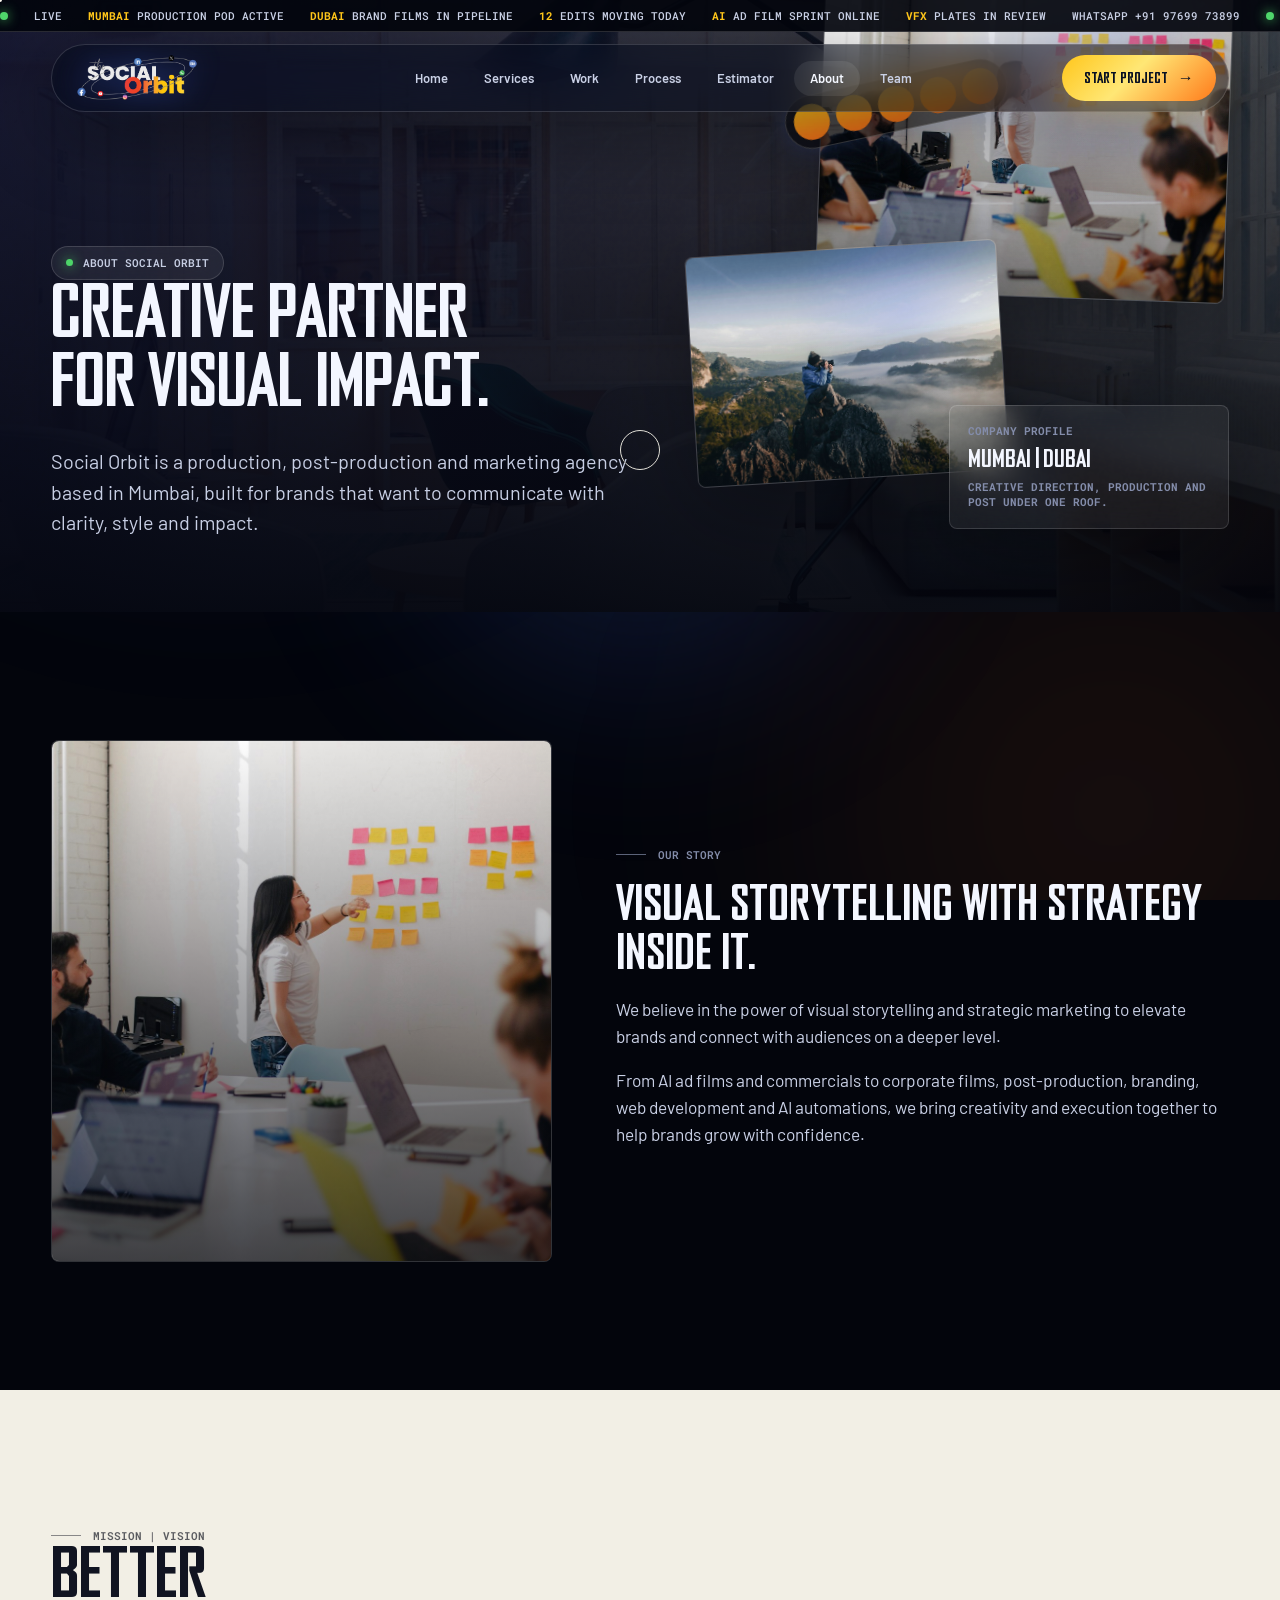
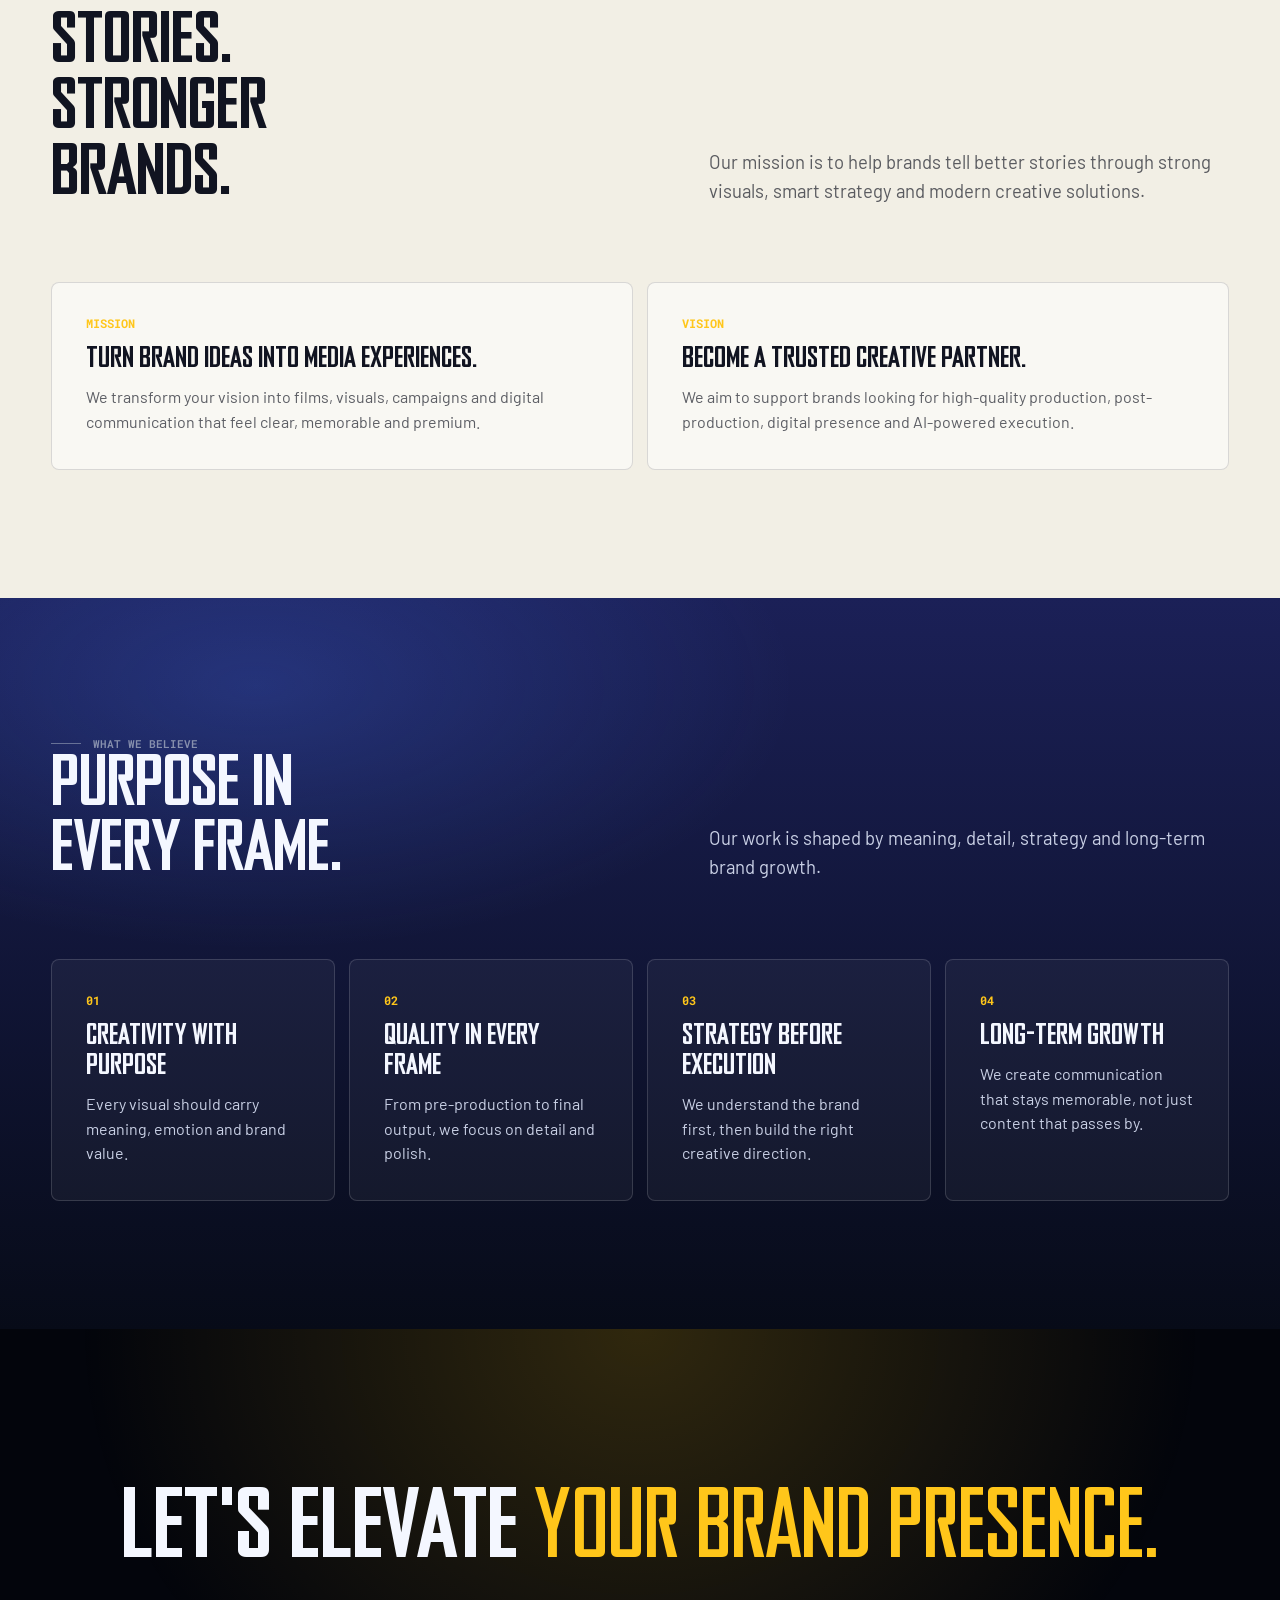
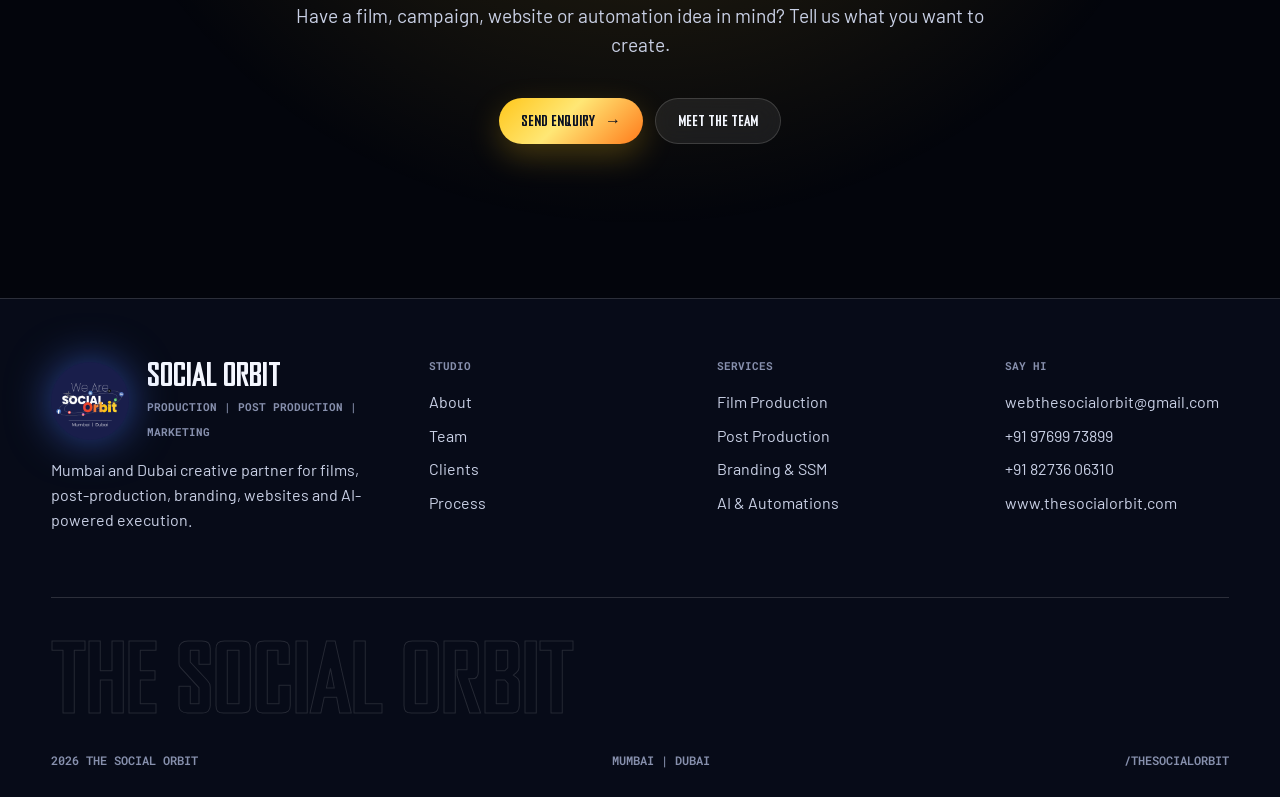
==== about.html @ b2952b34 "Update The Social Orbit website Updated website pages, design, media assets, fonts and footage." ====
<!DOCTYPE html>
<html lang="en">
<head>
  <meta charset="utf-8">
  <meta name="viewport" content="width=device-width, initial-scale=1">
  <title>About Social Orbit - Mumbai Production and Marketing Company</title>
  <meta name="description" content="About The Social Orbit, a Mumbai and Dubai creative production, post-production and marketing agency.">
  <link rel="icon" href="assets/images/social-orbit-mark.png">
  <link rel="stylesheet" href="assets/css/styles.css?v=agency-font-pack-3">
</head>
<body>
  <div data-chrome></div>
  <main>
    <section class="subhero" style="--hero-image:url('../images/workspace.jpg')">
      <span class="tag reveal"><i></i>About Social Orbit</span>
      <h1 class="reveal">Creative partner for visual impact.</h1>
      <p class="reveal">Social Orbit is a production, post-production and marketing agency based in Mumbai, built for brands that want to communicate with clarity, style and impact.</p>
      <div class="landing-visual reveal" aria-hidden="true">
        <div class="landing-visual__frame landing-visual__frame--main"><img src="assets/images/creative-team.jpg" alt=""></div>
        <div class="landing-visual__frame landing-visual__frame--secondary"><img src="assets/images/camera-studio.jpg" alt=""></div>
        <div class="landing-visual__info"><span>Company Profile</span><strong>Mumbai | Dubai</strong><small>Creative direction, production and post under one roof.</small></div>
        <div class="landing-visual__film"><i></i><i></i><i></i><i></i><i></i></div>
      </div>
    </section>

    <section class="section">
      <div class="wrap split">
        <div class="split__media reveal">
          <img src="assets/images/creative-team.jpg" alt="Creative production team planning a project">
        </div>
        <div class="split__copy reveal">
          <span class="eyebrow">Our story</span>
          <h3>Visual storytelling with strategy inside it.</h3>
          <p>We believe in the power of visual storytelling and strategic marketing to elevate brands and connect with audiences on a deeper level.</p>
          <p>From AI ad films and commercials to corporate films, post-production, branding, web development and AI automations, we bring creativity and execution together to help brands grow with confidence.</p>
        </div>
      </div>
    </section>

    <section class="section section--cream">
      <div class="wrap">
        <div class="section-head">
          <div>
            <span class="eyebrow">Mission | Vision</span>
            <h2>Better stories. Stronger brands.</h2>
          </div>
          <p>Our mission is to help brands tell better stories through strong visuals, smart strategy and modern creative solutions.</p>
        </div>
        <div class="grid grid--2">
          <article class="value reveal">
            <div class="kicker">Mission</div>
            <h3>Turn brand ideas into media experiences.</h3>
            <p>We transform your vision into films, visuals, campaigns and digital communication that feel clear, memorable and premium.</p>
          </article>
          <article class="value reveal">
            <div class="kicker">Vision</div>
            <h3>Become a trusted creative partner.</h3>
            <p>We aim to support brands looking for high-quality production, post-production, digital presence and AI-powered execution.</p>
          </article>
        </div>
      </div>
    </section>

    <section class="section section--blue">
      <div class="wrap">
        <div class="section-head">
          <div>
            <span class="eyebrow">What we believe</span>
            <h2>Purpose in every frame.</h2>
          </div>
          <p>Our work is shaped by meaning, detail, strategy and long-term brand growth.</p>
        </div>
        <div class="grid grid--4">
          <article class="value reveal"><div class="kicker">01</div><h3>Creativity with purpose</h3><p>Every visual should carry meaning, emotion and brand value.</p></article>
          <article class="value reveal"><div class="kicker">02</div><h3>Quality in every frame</h3><p>From pre-production to final output, we focus on detail and polish.</p></article>
          <article class="value reveal"><div class="kicker">03</div><h3>Strategy before execution</h3><p>We understand the brand first, then build the right creative direction.</p></article>
          <article class="value reveal"><div class="kicker">04</div><h3>Long-term growth</h3><p>We create communication that stays memorable, not just content that passes by.</p></article>
        </div>
      </div>
    </section>

    <section class="cta">
      <div class="wrap">
        <h2>Let's elevate <span class="ko amber">your brand presence.</span></h2>
        <p>Have a film, campaign, website or automation idea in mind? Tell us what you want to create.</p>
        <div class="cta-row">
          <a class="btn btn--primary" href="contact.html">Send Enquiry <span class="arrow">&rarr;</span></a>
          <a class="btn btn--ghost" href="team.html">Meet the Team</a>
        </div>
      </div>
    </section>
  </main>
  <div data-footer></div>
  <script src="assets/js/site.js"></script>
</body>
</html>
---- assets/css/styles.css ----
:root {
  --ink-000: #03050c;
  --ink-050: #070b18;
  --ink-100: #0c1224;
  --ink-200: #121a33;
  --navy: #1b2057;
  --navy-2: #111740;
  --blue-100: #d9ecff;
  --blue-200: #8ec7ff;
  --blue-400: #4b78ff;
  --blue-500: #2654f5;
  --blue-glow: rgba(75, 120, 255, .55);
  --amber: #ffc61a;
  --orange: #ff7a1a;
  --coral: #f23b2f;
  --green: #4fd66b;
  --paper: #f4f7ff;
  --paper-2: #c9d0e5;
  --paper-3: #8790ad;
  --cream: #f2efe5;
  --cream-ink: #111421;
  --glass-1: rgba(255, 255, 255, .045);
  --glass-2: rgba(255, 255, 255, .075);
  --glass-3: rgba(255, 255, 255, .12);
  --glass-edge: rgba(255, 255, 255, .15);
  --glass-rim: rgba(255, 255, 255, .26);
  --shadow: 0 24px 80px rgba(0, 0, 0, .45);
  --max: 1480px;
  --gutter: clamp(18px, 4vw, 64px);
  --ease-out: cubic-bezier(.16, 1, .3, 1);
  --display: "Agency Gothic CT", sans-serif;
  --kinetic: "Agency Gothic CT Condensed", sans-serif;
  --sans: "Barlow", sans-serif;
  --mono: "Roboto Mono", monospace;
}

@font-face {
  font-family: "Agency Gothic CT";
  font-style: normal;
  font-weight: 300;
  font-display: swap;
  src: url("../fonts/agency-gothic-ct-light.woff2") format("woff2");
}

@font-face {
  font-family: "Agency Gothic CT";
  font-style: normal;
  font-weight: 400;
  font-display: swap;
  src: url("../fonts/agency-gothic-ct-medium.woff2") format("woff2");
}

@font-face {
  font-family: "Agency Gothic CT";
  font-style: normal;
  font-weight: 500;
  font-display: swap;
  src: url("../fonts/agency-gothic-ct-medium.woff2") format("woff2");
}

@font-face {
  font-family: "Agency Gothic CT";
  font-style: normal;
  font-weight: 600;
  font-display: swap;
  src: url("../fonts/agency-gothic-ct-bold.woff2") format("woff2");
}

@font-face {
  font-family: "Agency Gothic CT";
  font-style: normal;
  font-weight: 700;
  font-display: swap;
  src: url("../fonts/agency-gothic-ct-bold.woff2") format("woff2");
}

@font-face {
  font-family: "Agency Gothic CT Condensed";
  font-style: normal;
  font-weight: 400;
  font-display: swap;
  src: url("../fonts/agency-gothic-ct-condensed.woff2") format("woff2");
}

@font-face {
  font-family: "Agency Gothic CT Condensed";
  font-style: normal;
  font-weight: 500;
  font-display: swap;
  src: url("../fonts/agency-gothic-ct-condensed.woff2") format("woff2");
}

@font-face {
  font-family: "Barlow";
  font-style: normal;
  font-weight: 400;
  font-display: swap;
  src: url("../fonts/barlow-400.woff2") format("woff2");
}

@font-face {
  font-family: "Barlow";
  font-style: normal;
  font-weight: 500;
  font-display: swap;
  src: url("../fonts/barlow-500.woff2") format("woff2");
}

@font-face {
  font-family: "Barlow";
  font-style: normal;
  font-weight: 600;
  font-display: swap;
  src: url("../fonts/barlow-600.woff2") format("woff2");
}

@font-face {
  font-family: "Barlow";
  font-style: normal;
  font-weight: 700;
  font-display: swap;
  src: url("../fonts/barlow-700.woff2") format("woff2");
}

@font-face {
  font-family: "Barlow";
  font-style: normal;
  font-weight: 800;
  font-display: swap;
  src: url("../fonts/barlow-800.woff2") format("woff2");
}

@font-face {
  font-family: "Barlow";
  font-style: normal;
  font-weight: 900;
  font-display: swap;
  src: url("../fonts/barlow-900.woff2") format("woff2");
}

@font-face {
  font-family: "Barlow Condensed";
  font-style: normal;
  font-weight: 400;
  font-display: swap;
  src: url("../fonts/barlow-condensed-400.woff2") format("woff2");
}

@font-face {
  font-family: "Barlow Condensed";
  font-style: normal;
  font-weight: 500;
  font-display: swap;
  src: url("../fonts/barlow-condensed-500.woff2") format("woff2");
}

@font-face {
  font-family: "Barlow Condensed";
  font-style: normal;
  font-weight: 600;
  font-display: swap;
  src: url("../fonts/barlow-condensed-600.woff2") format("woff2");
}

@font-face {
  font-family: "Barlow Condensed";
  font-style: normal;
  font-weight: 700;
  font-display: swap;
  src: url("../fonts/barlow-condensed-700.woff2") format("woff2");
}

@font-face {
  font-family: "Barlow Condensed";
  font-style: normal;
  font-weight: 800;
  font-display: swap;
  src: url("../fonts/barlow-condensed-800.woff2") format("woff2");
}

@font-face {
  font-family: "Barlow Condensed";
  font-style: normal;
  font-weight: 900;
  font-display: swap;
  src: url("../fonts/barlow-condensed-900.woff2") format("woff2");
}

@font-face {
  font-family: "Roboto Mono";
  font-style: normal;
  font-weight: 400;
  font-display: swap;
  src: url("../fonts/roboto-mono-400.woff2") format("woff2");
}

@font-face {
  font-family: "Roboto Mono";
  font-style: normal;
  font-weight: 500;
  font-display: swap;
  src: url("../fonts/roboto-mono-500.woff2") format("woff2");
}

@font-face {
  font-family: "Roboto Mono";
  font-style: normal;
  font-weight: 600;
  font-display: swap;
  src: url("../fonts/roboto-mono-600.woff2") format("woff2");
}

@font-face {
  font-family: "Roboto Mono";
  font-style: normal;
  font-weight: 700;
  font-display: swap;
  src: url("../fonts/roboto-mono-700.woff2") format("woff2");
}

* {
  box-sizing: border-box;
}

html {
  margin: 0;
  padding: 0;
  scroll-behavior: smooth;
  overflow-x: clip;
}

body {
  margin: 0;
  color: var(--paper);
  background: var(--ink-000);
  font-family: var(--sans);
  font-size: 16px;
  line-height: 1.55;
  text-rendering: optimizeLegibility;
  -webkit-font-smoothing: antialiased;
  cursor: none;
  overflow-x: clip;
}

body.menu-open,
body.drawer-open {
  overflow: hidden;
}

body::before {
  content: "";
  position: fixed;
  inset: 0;
  z-index: 60;
  pointer-events: none;
  opacity: .72;
  mix-blend-mode: overlay;
  background-image: url("data:image/svg+xml,%3Csvg viewBox='0 0 200 200' xmlns='http://www.w3.org/2000/svg'%3E%3Cfilter id='n'%3E%3CfeTurbulence type='fractalNoise' baseFrequency='.85' numOctaves='2' stitchTiles='stitch'/%3E%3CfeColorMatrix values='0 0 0 0 0 0 0 0 0 0 0 0 0 0 0 0 0 0 .07 0'/%3E%3C/filter%3E%3Crect width='100%25' height='100%25' filter='url(%23n)'/%3E%3C/svg%3E");
}

a {
  color: inherit;
  text-decoration: none;
}

button,
input,
textarea,
select {
  font: inherit;
}

button {
  color: inherit;
  border: 0;
  background: none;
  padding: 0;
  cursor: none;
}

img {
  display: block;
  max-width: 100%;
}

::selection {
  color: #071023;
  background: var(--amber);
}

.aurora,
.spot,
.progress,
.cursor-ring,
.cursor-dot {
  pointer-events: none;
}

.aurora {
  position: fixed;
  inset: 0;
  z-index: 0;
  overflow: hidden;
}

.aurora::before,
.aurora::after {
  content: "";
  position: absolute;
  width: 82vmax;
  aspect-ratio: 1;
  border-radius: 50%;
  filter: blur(120px);
  opacity: .55;
}

.aurora::before {
  top: -34vmax;
  left: -24vmax;
  background: radial-gradient(circle, rgba(75, 120, 255, .58), transparent 64%);
  animation: drift 38s linear infinite;
}

.aurora::after {
  right: -28vmax;
  bottom: -34vmax;
  background: radial-gradient(circle, rgba(255, 122, 26, .2), transparent 62%);
  animation: drift 50s linear infinite reverse;
}

.spot {
  position: fixed;
  inset: 0;
  z-index: 2;
  overflow: hidden;
}

.spot::before {
  content: "";
  position: absolute;
  width: 56vmax;
  aspect-ratio: 1;
  border-radius: 50%;
  background: radial-gradient(circle, rgba(75, 120, 255, .24), transparent 62%);
  filter: blur(80px);
  mix-blend-mode: screen;
  transform: translate(calc(var(--sx, 50vw) - 28vmax), calc(var(--sy, 50vh) - 28vmax));
  transition: transform .7s var(--ease-out);
}

.progress {
  position: fixed;
  left: 0;
  top: 0;
  z-index: 120;
  width: 100%;
  height: 2px;
  transform: scaleX(0);
  transform-origin: left center;
  background: linear-gradient(90deg, var(--blue-400), var(--amber), var(--coral));
  box-shadow: 0 0 18px var(--blue-glow);
}

.cursor-ring,
.cursor-dot {
  position: fixed;
  left: 0;
  top: 0;
  z-index: 130;
  border-radius: 50%;
  transform: translate(-50%, -50%);
  mix-blend-mode: difference;
}

.cursor-ring {
  width: 40px;
  height: 40px;
  border: 1.5px solid rgba(255, 255, 255, .95);
  transition: width .25s var(--ease-out), height .25s var(--ease-out), background .25s, border-color .25s;
}

.cursor-dot {
  width: 4px;
  height: 4px;
  background: #fff;
}

.cursor-ring.is-hover {
  width: 82px;
  height: 82px;
  border-color: rgba(255, 255, 255, .72);
  background: rgba(255, 255, 255, .09);
}

.live {
  position: fixed;
  top: 0;
  left: 0;
  right: 0;
  z-index: 90;
  height: 32px;
  overflow: hidden;
  border-bottom: 1px solid var(--glass-edge);
  background: rgba(3, 5, 12, .92);
  color: var(--paper-2);
  font: 500 11px/1 var(--mono);
  text-transform: uppercase;
  letter-spacing: 0;
}

.live__inner {
  display: inline-flex;
  align-items: center;
  gap: 26px;
  padding: 10px 0;
  white-space: nowrap;
  animation: ticker 34s linear infinite;
}

.live b {
  color: var(--amber);
}

.live .dot {
  width: 8px;
  height: 8px;
  border-radius: 50%;
  background: var(--green);
  box-shadow: 0 0 12px var(--green);
  animation: pulse 1.5s infinite;
}

.nav-wrap {
  position: fixed;
  top: 44px;
  left: 0;
  right: 0;
  z-index: 89;
  display: flex;
  justify-content: center;
  padding: 0 var(--gutter);
  pointer-events: none;
}

.nav {
  width: 100%;
  max-width: var(--max);
  min-height: 66px;
  display: flex;
  align-items: center;
  justify-content: space-between;
  gap: 12px;
  padding: 9px 12px 9px 20px;
  border: 1px solid var(--glass-edge);
  border-radius: 999px;
  background: rgba(7, 11, 24, .56);
  box-shadow: var(--shadow);
  backdrop-filter: blur(24px) saturate(160%);
  -webkit-backdrop-filter: blur(24px) saturate(160%);
  pointer-events: auto;
}

.nav__brand {
  display: inline-flex;
  align-items: center;
  flex: 0 0 auto;
  width: clamp(150px, 15vw, 232px);
  height: 48px;
  min-width: 0;
  padding-left: 4px;
}

.nav__logo {
  width: 100%;
  height: 100%;
  object-fit: contain;
  object-position: left center;
  filter: drop-shadow(0 0 14px rgba(75, 120, 255, .42));
}

.nav__mark {
  width: 44px;
  height: 44px;
  flex: 0 0 auto;
  filter: drop-shadow(0 0 16px var(--blue-glow));
}

.nav__mark img {
  width: 100%;
  height: 100%;
  object-fit: contain;
  animation: mark-float 12s ease-in-out infinite;
}

.nav__word {
  white-space: nowrap;
}

.nav__links {
  display: flex;
  align-items: center;
  justify-content: center;
  gap: 4px;
}

.nav__link {
  border-radius: 999px;
  padding: 11px 16px;
  color: var(--paper-2);
  font: 600 13px/1 var(--sans);
  transition: background .25s, color .25s, transform .25s var(--ease-out);
}

.nav__link:hover,
.nav__link.is-active {
  color: var(--paper);
  background: var(--glass-2);
}

.nav__cta,
.btn {
  position: relative;
  display: inline-flex;
  align-items: center;
  justify-content: center;
  gap: 10px;
  min-height: 46px;
  border-radius: 999px;
  padding: 14px 22px;
  overflow: hidden;
  font-family: var(--display);
  font-weight: 800;
  line-height: 1;
  text-transform: uppercase;
  transition: transform .28s var(--ease-out), box-shadow .28s, background .28s, border-color .28s, color .28s;
}

.nav__cta,
.btn--primary {
  color: #081022;
  background: linear-gradient(135deg, var(--amber), #ffe775 45%, var(--orange));
  box-shadow: 0 12px 32px rgba(255, 198, 26, .24);
}

.nav__cta:hover,
.btn--primary:hover {
  transform: translateY(-2px);
  box-shadow: 0 20px 52px rgba(255, 198, 26, .38);
}

.btn--blue {
  color: #fff;
  background: linear-gradient(180deg, var(--blue-400), var(--blue-500));
  box-shadow: 0 16px 42px var(--blue-glow);
}

.btn--blue:hover {
  transform: translateY(-2px);
  box-shadow: 0 24px 58px var(--blue-glow);
}

.btn--ghost {
  color: var(--paper);
  border: 1px solid var(--glass-edge);
  background: var(--glass-2);
  backdrop-filter: blur(12px);
}

.btn--ghost:hover {
  border-color: var(--glass-rim);
  background: var(--glass-3);
  transform: translateY(-2px);
}

.section--cream .btn--ghost {
  color: var(--cream-ink);
  border-color: rgba(17, 20, 33, .18);
  background: rgba(17, 20, 33, .055);
}

.arrow {
  display: inline-flex;
  transition: transform .28s var(--ease-out);
}

.btn:hover .arrow,
.nav__cta:hover .arrow {
  transform: translateX(4px);
}

.nav__burger {
  display: none;
  width: 46px;
  height: 46px;
  flex: 0 0 auto;
  align-items: center;
  justify-content: center;
  border-radius: 999px;
  border: 1px solid var(--glass-edge);
  background: var(--glass-2);
}

.nav__burger-lines {
  position: relative;
  display: block;
  width: 18px;
  height: 12px;
}

.nav__burger-lines span {
  position: absolute;
  left: 0;
  right: 0;
  height: 2px;
  border-radius: 999px;
  background: var(--paper);
}

.nav__burger-lines span:first-child {
  top: 0;
}

.nav__burger-lines span:last-child {
  bottom: 0;
}

.menu {
  position: fixed;
  top: 0;
  right: 0;
  bottom: 0;
  z-index: 110;
  width: min(440px, 92vw);
  display: flex;
  flex-direction: column;
  padding: 22px;
  overflow: hidden;
  border-left: 1px solid var(--glass-edge);
  background: linear-gradient(180deg, rgba(8, 11, 24, .98), rgba(3, 5, 12, .98));
  box-shadow: -28px 0 90px rgba(0, 0, 0, .64);
  transform: translateX(105%);
  visibility: hidden;
  transition: transform .55s var(--ease-out), visibility .55s;
}

.menu-open .menu {
  transform: translateX(0);
  visibility: visible;
}

.menu__ghost {
  position: absolute;
  right: -34%;
  top: 12%;
  width: 115%;
  opacity: .18;
  filter: blur(1px) drop-shadow(0 0 60px var(--blue-glow));
  animation: mark-float 13s ease-in-out infinite;
}

.menu__top,
.menu__foot {
  position: relative;
  z-index: 2;
}

.menu__top {
  display: flex;
  align-items: center;
  justify-content: space-between;
  padding-bottom: 18px;
  border-bottom: 1px solid var(--glass-edge);
}

.eyebrow {
  display: inline-flex;
  align-items: center;
  gap: 12px;
  color: var(--paper-3);
  font: 600 11px/1 var(--mono);
  text-transform: uppercase;
}

.eyebrow::before {
  content: "";
  width: 30px;
  height: 1px;
  background: currentColor;
  opacity: .7;
}

.menu__close {
  position: relative;
  width: 40px;
  height: 40px;
  border-radius: 999px;
  border: 1px solid var(--glass-edge);
  background: var(--glass-2);
  transition: transform .28s var(--ease-out), background .28s;
}

.menu__close:hover {
  transform: rotate(90deg);
  background: var(--glass-3);
}

.menu__close span {
  position: absolute;
  top: 50%;
  left: 50%;
  width: 15px;
  height: 2px;
  border-radius: 999px;
  background: var(--paper);
}

.menu__close span:first-child {
  transform: translate(-50%, -50%) rotate(45deg);
}

.menu__close span:last-child {
  transform: translate(-50%, -50%) rotate(-45deg);
}

.menu__nav {
  position: relative;
  z-index: 2;
  flex: 1;
  display: flex;
  flex-direction: column;
  padding: 16px 0;
  min-height: 0;
}

.menu__item {
  display: grid;
  grid-template-columns: auto 1fr auto;
  gap: 14px;
  align-items: baseline;
  padding: 18px 4px;
  border-bottom: 1px solid rgba(255, 255, 255, .08);
  opacity: .96;
}

.menu__n {
  color: var(--amber);
  font: 600 12px/1 var(--mono);
}

.menu__t {
  color: var(--paper);
  font-family: var(--display);
  font-size: clamp(28px, 8vw, 52px);
  font-weight: 800;
  line-height: .92;
  text-transform: uppercase;
}

.menu__c,
.menu__a {
  color: var(--paper-3);
  font-size: 13px;
}

.menu__foot {
  display: grid;
  gap: 10px;
  color: var(--paper-3);
  font: 500 12px/1.4 var(--mono);
  text-transform: uppercase;
}

.menu-scrim {
  position: fixed;
  inset: 0;
  z-index: 100;
  background: rgba(0, 0, 0, .5);
  opacity: 0;
  visibility: hidden;
  transition: opacity .4s, visibility .4s;
}

.menu-open .menu-scrim {
  opacity: 1;
  visibility: visible;
}

.wrap {
  position: relative;
  z-index: 3;
  width: 100%;
  max-width: var(--max);
  margin: 0 auto;
  padding: 0 var(--gutter);
}

.hero {
  position: relative;
  z-index: 3;
  min-height: 86svh;
  display: grid;
  align-content: end;
  padding: 160px var(--gutter) 54px;
  overflow: clip;
  background:
    linear-gradient(180deg, rgba(3, 5, 12, .5), rgba(3, 5, 12, .94)),
    linear-gradient(90deg, rgba(27, 32, 87, .86), rgba(3, 5, 12, .42)),
    var(--hero-image) center/cover no-repeat;
}

.hero::before {
  content: "";
  position: absolute;
  inset: 0;
  z-index: 1;
  pointer-events: none;
  opacity: .48;
  background:
    linear-gradient(rgba(142, 199, 255, .08) 1px, transparent 1px),
    linear-gradient(90deg, rgba(142, 199, 255, .08) 1px, transparent 1px),
    radial-gradient(circle at 72% 36%, rgba(75, 120, 255, .34), transparent 34%),
    linear-gradient(115deg, transparent 0 58%, rgba(255, 198, 26, .12) 58% 59%, transparent 59% 100%);
  background-size: 72px 72px, 72px 72px, 100% 100%, 100% 100%;
  mask-image: linear-gradient(180deg, transparent, #000 16%, #000 84%, transparent);
}

.hero::after {
  content: "";
  position: absolute;
  inset: auto -10% -42% -10%;
  height: 56%;
  background: radial-gradient(ellipse at 50% 0, rgba(75, 120, 255, .34), transparent 66%);
  pointer-events: none;
}

.hero__orb {
  position: absolute;
  right: clamp(-80px, -2vw, -20px);
  bottom: -8vw;
  width: min(54vw, 820px);
  opacity: .86;
  filter: drop-shadow(0 0 70px var(--blue-glow));
  animation: hero-float 14s ease-in-out infinite;
}

.hero__top {
  position: relative;
  z-index: 3;
  display: flex;
  justify-content: space-between;
  align-items: flex-start;
  gap: 24px;
  margin-bottom: 28px;
}

.tag {
  display: inline-flex;
  align-items: center;
  gap: 10px;
  width: fit-content;
  max-width: 100%;
  padding: 9px 14px;
  border: 1px solid var(--glass-edge);
  border-radius: 999px;
  background: var(--glass-2);
  color: var(--paper-2);
  font: 600 11px/1.2 var(--mono);
  text-transform: uppercase;
  backdrop-filter: blur(10px);
}

.tag i {
  width: 7px;
  height: 7px;
  flex: 0 0 auto;
  border-radius: 50%;
  background: var(--green);
  box-shadow: 0 0 12px var(--green);
  animation: pulse 1.6s infinite;
}

.mono {
  color: var(--paper-3);
  font: 600 11px/1.5 var(--mono);
  text-transform: uppercase;
  text-align: right;
}

.mono b {
  color: var(--paper);
}

.hero__h,
.display-h {
  margin: 0;
  color: var(--paper);
  font-family: var(--display);
  font-weight: 800;
  line-height: .88;
  text-transform: uppercase;
}

.hero__h {
  position: relative;
  z-index: 3;
  max-width: 10ch;
  font-size: clamp(62px, 10.6vw, 184px);
  text-wrap: balance;
  text-shadow: 0 0 34px rgba(75, 120, 255, .26);
}

.hero__script {
  display: inline-flex;
  align-items: center;
  gap: 12px;
  margin-bottom: .06em;
  color: var(--amber);
  font-family: var(--mono);
  font-size: .14em;
  font-weight: 800;
  line-height: 1;
  text-transform: uppercase;
  text-shadow: 0 0 18px rgba(255, 198, 26, .35);
}

.hero__script::before {
  content: "";
  width: .74em;
  height: .74em;
  border-radius: 50%;
  background: var(--green);
  box-shadow: 0 0 16px var(--green);
}

.hero-showcase {
  position: absolute;
  right: var(--gutter);
  bottom: clamp(128px, 13vw, 210px);
  z-index: 2;
  width: min(42vw, 620px);
  height: min(38vw, 520px);
  pointer-events: none;
}

.hero-showcase__media,
.hero-showcase__chip {
  position: absolute;
  overflow: hidden;
  border: 1px solid var(--glass-edge);
  border-radius: 8px;
  background: rgba(255, 255, 255, .055);
  box-shadow: 0 26px 80px rgba(0, 0, 0, .38);
  backdrop-filter: blur(16px);
}

.hero-showcase__media img {
  width: 100%;
  height: 100%;
  object-fit: cover;
  filter: saturate(1.1) contrast(1.04);
}

.hero-showcase__media::after {
  content: "";
  position: absolute;
  inset: 0;
  background:
    linear-gradient(180deg, transparent 38%, rgba(3, 5, 12, .58)),
    radial-gradient(circle at 72% 22%, rgba(75, 120, 255, .22), transparent 42%);
}

.hero-showcase__media--wide {
  top: 0;
  right: 0;
  width: 82%;
  height: 58%;
  transform: rotate(2deg);
}

.hero-showcase__media--tall {
  left: 0;
  bottom: 5%;
  width: 55%;
  height: 54%;
  transform: rotate(-3.5deg);
}

.hero-showcase__chip {
  right: 2%;
  bottom: 0;
  z-index: 3;
  width: min(310px, 55%);
  padding: 18px;
}

.hero-showcase__chip span,
.hero-showcase__chip strong {
  display: block;
  text-transform: uppercase;
}

.hero-showcase__chip span {
  color: var(--paper-3);
  font: 700 11px/1.35 var(--mono);
}

.hero-showcase__chip strong {
  margin-top: 8px;
  color: var(--paper);
  font-family: var(--display);
  font-size: clamp(25px, 2.3vw, 40px);
  line-height: .96;
}

.hero-showcase__reel {
  position: absolute;
  left: 13%;
  top: 18%;
  z-index: 4;
  display: grid;
  grid-template-columns: repeat(5, 1fr);
  gap: 7px;
  width: 42%;
  padding: 8px;
  border: 1px solid rgba(255, 255, 255, .2);
  border-radius: 999px;
  background: rgba(3, 5, 12, .58);
  box-shadow: 0 0 26px rgba(75, 120, 255, .26);
  transform: rotate(-12deg);
}

.hero-showcase__reel i {
  display: block;
  aspect-ratio: 1;
  border-radius: 50%;
  background: linear-gradient(180deg, var(--amber), var(--orange));
}

.ko {
  font-family: var(--kinetic);
  font-weight: 400;
}

.blue {
  color: var(--blue-200);
  text-shadow: 0 0 32px var(--blue-glow);
}

.amber {
  color: var(--amber);
}

.coral {
  color: var(--coral);
}

.hero__bottom {
  position: relative;
  z-index: 3;
  display: grid;
  grid-template-columns: minmax(0, 1fr) auto minmax(180px, 260px);
  gap: clamp(18px, 3vw, 42px);
  align-items: end;
  margin-top: 34px;
}

.lede {
  max-width: 58ch;
  margin: 0;
  color: var(--paper-2);
  font-size: clamp(17px, 1.5vw, 22px);
  line-height: 1.48;
}

.lede b {
  color: var(--paper);
}

.hero__ctas,
.cta-row {
  display: flex;
  flex-wrap: wrap;
  gap: 12px;
  align-items: center;
}

.hero__stat,
.stat-card {
  border: 1px solid var(--glass-edge);
  border-radius: 8px;
  padding: 18px;
  background: rgba(255, 255, 255, .055);
  backdrop-filter: blur(14px);
}

.stat-card {
  min-height: 140px;
}

.stat-card .n,
.hero__stat .n {
  color: var(--paper);
  font-family: var(--display);
  font-size: clamp(38px, 4vw, 64px);
  font-weight: 800;
  line-height: .9;
}

.stat-card .lab,
.hero__stat .lab {
  margin-top: 10px;
  color: var(--paper-3);
  font: 600 11px/1.4 var(--mono);
  text-transform: uppercase;
}

.awards {
  position: relative;
  z-index: 3;
  padding: 42px 0;
  border-top: 1px solid var(--glass-edge);
  border-bottom: 1px solid var(--glass-edge);
  background: rgba(7, 11, 24, .72);
}

.awards__row {
  display: grid;
  grid-template-columns: repeat(6, 1fr);
  gap: 0;
}

.award {
  min-height: 110px;
  display: grid;
  place-items: center;
  padding: 14px;
  text-align: center;
  border-right: 1px solid var(--glass-edge);
}

.award:last-child {
  border-right: 0;
}

.award .v {
  font-family: var(--display);
  font-weight: 800;
  font-size: clamp(24px, 2.4vw, 40px);
  line-height: 1;
  text-transform: uppercase;
}

.award .l {
  margin-top: 8px;
  color: var(--paper-3);
  font: 600 11px/1.35 var(--mono);
  text-transform: uppercase;
}

.marquee {
  position: relative;
  z-index: 3;
  overflow: hidden;
  border-top: 1px solid var(--glass-edge);
  border-bottom: 1px solid var(--glass-edge);
  background: rgba(7, 11, 24, .62);
  padding: 24px 0;
}

.marquee--amber {
  background: var(--amber);
  color: #101425;
  border-color: rgba(0, 0, 0, .12);
}

.marquee--coral {
  background: var(--coral);
  color: #fff;
  border-color: rgba(0, 0, 0, .14);
}

.marquee__inner {
  display: inline-flex;
  align-items: center;
  gap: 44px;
  white-space: nowrap;
  font-family: var(--kinetic);
  font-size: clamp(34px, 5vw, 78px);
  line-height: 1;
  text-transform: uppercase;
  animation: ticker 28s linear infinite;
}

.marquee__inner em {
  color: var(--blue-200);
  font-family: var(--display);
  font-style: normal;
  font-weight: 800;
}

.marquee--amber .marquee__inner em {
  color: var(--blue-500);
}

.marquee--coral .marquee__inner em {
  color: var(--amber);
}

.marquee__glyph {
  width: 54px;
  height: 54px;
  flex: 0 0 auto;
  filter: drop-shadow(0 0 12px var(--blue-glow));
}

.section {
  position: relative;
  z-index: 3;
  padding: clamp(78px, 10vw, 170px) 0;
}

.section--cream {
  color: var(--cream-ink);
  background: var(--cream);
}

.section--blue {
  background:
    radial-gradient(ellipse 70% 60% at 20% 12%, rgba(75, 120, 255, .24), transparent 60%),
    linear-gradient(180deg, var(--navy), var(--ink-050));
}

.section--coral {
  color: #fff;
  background:
    radial-gradient(ellipse at 80% 20%, rgba(255, 198, 26, .22), transparent 52%),
    var(--coral);
}

.section-head {
  display: grid;
  grid-template-columns: minmax(0, 1fr) minmax(280px, 520px);
  gap: clamp(28px, 5vw, 74px);
  align-items: end;
  margin-bottom: clamp(36px, 6vw, 84px);
}

.section-head h1,
.section-head h2,
.subhero h1,
.cta h2 {
  margin: 0;
  font-family: var(--display);
  font-weight: 800;
  line-height: .9;
  text-transform: uppercase;
  text-wrap: balance;
}

.section-head h1,
.section-head h2 {
  font-size: clamp(38px, 5.7vw, 96px);
  max-width: 12ch;
}

.section-head--compact h2 {
  max-width: 14ch;
}

.section-head p {
  margin: 0;
  color: var(--paper-2);
  font-size: clamp(17px, 1.45vw, 22px);
  line-height: 1.55;
}

.section--cream .section-head p,
.section--cream .eyebrow,
.section--cream .split p,
.section--cream .value p {
  color: rgba(17, 20, 33, .68);
}

.split {
  display: grid;
  grid-template-columns: minmax(280px, .9fr) minmax(0, 1.1fr);
  gap: clamp(28px, 5vw, 72px);
  align-items: center;
}

.split__media {
  position: relative;
  min-height: 520px;
  overflow: hidden;
  border-radius: 8px;
  border: 1px solid var(--glass-edge);
  background: var(--glass-1);
}

.split__media img,
.split__media video {
  width: 100%;
  height: 100%;
  min-height: inherit;
  object-fit: cover;
  filter: saturate(1.08) contrast(1.04);
}

.split__media::after,
.image-card::after,
.work-card__media::after {
  content: "";
  position: absolute;
  inset: 0;
  background: linear-gradient(180deg, transparent, rgba(3, 5, 12, .72));
  pointer-events: none;
}

.split__copy h3 {
  margin: 18px 0;
  font-family: var(--display);
  font-size: clamp(34px, 4vw, 70px);
  line-height: .96;
  text-transform: uppercase;
}

.split__copy p {
  color: var(--paper-2);
  font-size: clamp(17px, 1.35vw, 21px);
}

.grid {
  display: grid;
  gap: 14px;
}

.grid--3 {
  grid-template-columns: repeat(3, 1fr);
}

.grid--4 {
  grid-template-columns: repeat(4, 1fr);
}

.social-media-grid {
  grid-template-columns: repeat(6, minmax(0, 1fr));
}

.grid--2 {
  grid-template-columns: repeat(2, 1fr);
}

.service-card,
.work-card,
.value,
.process-card,
.faq details,
.calc-panel,
.contact-panel,
.client-tile,
.team-role {
  border: 1px solid var(--glass-edge);
  border-radius: 8px;
  background: var(--glass-1);
  overflow: hidden;
  transition: transform .35s var(--ease-out), border-color .35s, background .35s, box-shadow .35s;
}

.work-card {
  position: relative;
  isolation: isolate;
  aspect-ratio: 3 / 4;
  border-radius: 12px;
  border-color: rgba(255, 255, 255, .16);
  background: var(--navy);
}

.work-card::after {
  content: "";
  position: absolute;
  z-index: 1;
  inset: 0;
  background: linear-gradient(180deg, rgba(3, 5, 12, .02) 28%, rgba(3, 5, 12, .28) 54%, rgba(3, 5, 12, .96) 100%);
  pointer-events: none;
}

.service-card:hover,
.work-card:hover,
.value:hover,
.process-card:hover,
.client-tile:hover,
.team-role:hover {
  transform: translateY(-5px);
  border-color: var(--glass-rim);
  background: var(--glass-2);
  box-shadow: 0 20px 50px rgba(0, 0, 0, .22);
}

.work-card.reveal:hover,
.work-card.reveal.is-in:hover {
  transform: translateY(-5px);
}

.work-card:hover {
  border-color: var(--blue-200);
  box-shadow: 0 18px 48px rgba(44, 91, 255, .28), 0 0 0 1px rgba(126, 158, 255, .24);
}

.service-card__media,
.work-card__media {
  position: relative;
  height: 220px;
  overflow: hidden;
  background: var(--navy);
}

.service-card__media img,
.work-card__media img,
.service-card__media video,
.work-card__media video {
  width: 100%;
  height: 100%;
  object-fit: cover;
  transition: transform .8s var(--ease-out);
}

.work-card__media,
.work-project__poster {
  position: absolute;
  z-index: 0;
  inset: 0;
  display: block;
  width: 100%;
  height: 100%;
}

.work-card__media img,
.work-card__media video,
.work-project__media img {
  filter: grayscale(1) contrast(1.06);
  object-position: center;
  transform: scale(1.1);
  transition: filter .55s var(--ease-out), transform .8s var(--ease-out);
}

.work-card:hover .work-card__media img,
.work-card:hover .work-card__media video,
.work-card:hover .work-project__media img,
.work-card:focus-within .work-card__media img,
.work-card:focus-within .work-card__media video,
.work-card:focus-within .work-project__media img {
  filter: grayscale(0) contrast(1.04) saturate(1.08);
}

.work-card:hover .work-card__media img,
.work-card:hover .work-card__media video,
.work-card:hover .work-project__media img,
.work-card:focus-within .work-card__media img,
.work-card:focus-within .work-card__media video,
.work-card:focus-within .work-project__media img {
  transform: scale(1.17);
}

.work-project__poster:focus-visible {
  outline: 3px solid var(--blue-200);
  outline-offset: -5px;
}

.work-projects-head {
  margin-top: clamp(56px, 8vw, 112px);
}

.work-projects-head[hidden] {
  display: none;
}

.work-vimeo__poster {
  padding: 0;
  border: 0;
  color: inherit;
  background: transparent;
  font: inherit;
  text-align: left;
  cursor: pointer;
}

.work-vimeo__poster:focus-visible {
  outline: 3px solid var(--blue-200);
  outline-offset: -5px;
}

.work-vimeo__play {
  position: absolute;
  z-index: 2;
  top: 50%;
  left: 50%;
  display: grid;
  width: 58px;
  height: 58px;
  place-items: center;
  border: 1px solid rgba(255, 255, 255, .76);
  border-radius: 50%;
  background: rgba(3, 5, 12, .68);
  box-shadow: 0 8px 28px rgba(0, 0, 0, .35);
  transform: translate(-50%, -50%);
  transition: background .25s ease, border-color .25s ease, scale .25s var(--ease-out);
  pointer-events: none;
  backdrop-filter: blur(8px);
}

.work-vimeo__play::after {
  width: 0;
  height: 0;
  margin-left: 4px;
  border-top: 8px solid transparent;
  border-bottom: 8px solid transparent;
  border-left: 12px solid var(--paper);
  content: "";
}

.work-vimeo__poster:hover .work-vimeo__play,
.work-vimeo__poster:focus-visible .work-vimeo__play {
  border-color: var(--blue-200);
  background: var(--blue-500);
  scale: 1.08;
}

.work-vimeo__iframe {
  position: absolute;
  z-index: 0;
  inset: 0;
  width: 100%;
  height: 100%;
  border: 0;
  background: var(--ink-000);
}

.work-filter {
  display: flex;
  gap: 8px;
  margin: clamp(36px, 5vw, 64px) 0 0;
  padding: 0 0 12px;
  overflow-x: auto;
  border-bottom: 1px solid var(--glass-edge);
  scrollbar-color: var(--blue-400) rgba(255, 255, 255, .06);
  scrollbar-width: thin;
  -webkit-overflow-scrolling: touch;
}

.work-filter__button {
  flex: 0 0 auto;
  padding: 12px 15px;
  border: 1px solid transparent;
  border-radius: 4px;
  background: transparent;
  color: var(--paper-3);
  font: 700 10px/1 var(--mono);
  letter-spacing: .04em;
  text-transform: uppercase;
  white-space: nowrap;
  cursor: pointer;
  transition: color .25s ease, border-color .25s ease, background .25s ease, transform .25s var(--ease-out);
}

.work-filter__button:hover {
  transform: translateY(-2px);
  border-color: var(--glass-edge);
  color: var(--paper);
}

.work-filter__button.is-active {
  border-color: rgba(142, 199, 255, .55);
  background: rgba(75, 120, 255, .16);
  color: var(--blue-100);
}

.work-filter__button:focus-visible {
  outline: 2px solid var(--blue-200);
  outline-offset: 3px;
}

.work-subfilter {
  display: flex;
  gap: 7px;
  margin: 10px 0 0;
  padding: 0 0 10px;
  overflow-x: auto;
  border-bottom: 1px solid var(--glass-edge);
  scrollbar-color: var(--blue-400) rgba(255, 255, 255, .06);
  scrollbar-width: thin;
  -webkit-overflow-scrolling: touch;
}

.work-subfilter[hidden] {
  display: none;
}

.work-subfilter__button {
  flex: 0 0 auto;
  padding: 9px 12px;
  border: 1px solid var(--glass-edge);
  border-radius: 3px;
  background: rgba(255, 255, 255, .025);
  color: var(--paper-3);
  font: 600 9px/1 var(--mono);
  letter-spacing: .035em;
  text-transform: uppercase;
  white-space: nowrap;
  cursor: pointer;
  transition: color .25s ease, border-color .25s ease, background .25s ease;
}

.work-subfilter__button:hover {
  border-color: var(--glass-rim);
  color: var(--paper);
}

.work-subfilter__button.is-active {
  border-color: rgba(255, 198, 26, .55);
  background: rgba(255, 198, 26, .1);
  color: var(--amber);
}

.work-subfilter__button:focus-visible {
  outline: 2px solid var(--amber);
  outline-offset: 3px;
}

.work-project {
  transition: opacity .24s ease, transform .35s var(--ease-out), border-color .35s, background .35s, box-shadow .35s;
}

.social-image-card::after {
  content: none;
}

.social-image-card {
  aspect-ratio: 1 / 1;
}

.social-image-card .work-project__media img {
  width: 100%;
  height: 100%;
  object-fit: contain;
  filter: grayscale(1) contrast(1.06);
  transform: none;
}

.social-image-card:hover .work-project__media img {
  filter: grayscale(0) contrast(1.04) saturate(1.08);
  transform: scale(1.04);
}

.work-project[hidden] {
  display: none !important;
}

.work-project.is-filtering-out {
  opacity: 0;
  transform: translateY(12px) scale(.985);
  pointer-events: none;
}

.work-project.is-filtering-in {
  animation: work-filter-enter .36s var(--ease-out) both;
}

.work-project__category {
  position: absolute;
  z-index: 2;
  top: 12px;
  left: 12px;
  max-width: calc(100% - 24px);
  padding: 7px 9px;
  overflow: hidden;
  border: 1px solid rgba(142, 199, 255, .42);
  border-radius: 3px;
  background: rgba(3, 5, 12, .78);
  color: var(--blue-100);
  font: 700 9px/1.2 var(--mono);
  letter-spacing: .035em;
  text-overflow: ellipsis;
  text-transform: uppercase;
  white-space: nowrap;
  pointer-events: none;
  backdrop-filter: blur(10px);
}

.work-filter-empty {
  margin: 20px 0 0;
  padding: 28px;
  border: 1px solid var(--glass-edge);
  border-radius: 8px;
  color: var(--paper-2);
  font-size: 15px;
  text-align: center;
}

.work-filter-empty[hidden] {
  display: none;
}

@keyframes work-filter-enter {
  from {
    opacity: 0;
    transform: translateY(14px) scale(.985);
  }
  to {
    opacity: 1;
    transform: translateY(0) scale(1);
  }
}

.work-project__media {
  display: grid;
  place-items: center;
  width: 100%;
  height: 100%;
  background: radial-gradient(ellipse at 50% 35%, rgba(86, 106, 255, .24), transparent 68%), var(--navy);
}

.work-website__media {
  padding: clamp(24px, 4vw, 48px);
  background: radial-gradient(ellipse at 50% 40%, rgba(86, 106, 255, .2), transparent 70%), var(--navy);
}

.work-project__media.work-website__media img {
  width: 100%;
  height: 100%;
  object-fit: contain;
  filter: grayscale(.25) contrast(1.02);
  transform: scale(1);
}

.work-card:hover .work-project__media.work-website__media img,
.work-card:focus-within .work-project__media.work-website__media img {
  filter: grayscale(0) contrast(1.04) saturate(1.08);
  transform: scale(1.04);
}

.work-project__media img {
  width: 100%;
  height: 100%;
  object-fit: cover;
}

.work-project__media--campus img {
  object-fit: contain;
  transform: scale(1);
}

.work-card:hover .work-project__media--campus img,
.work-card:focus-within .work-project__media--campus img {
  transform: scale(1.04);
}

.work-project__media--bakaiti img {
  object-fit: contain;
  transform: scale(1);
}

.work-card:hover .work-project__media--bakaiti img,
.work-card:focus-within .work-project__media--bakaiti img {
  transform: scale(1.04);
}

.work-project__media--empty {
  filter: grayscale(1);
  align-content: center;
  gap: 12px;
  padding: 22px;
  text-align: center;
  transition: filter .55s var(--ease-out), background .55s var(--ease-out);
}

.work-card:hover .work-project__media--empty,
.work-card:focus-within .work-project__media--empty {
  filter: grayscale(0);
  background: radial-gradient(ellipse at 50% 35%, rgba(86, 106, 255, .52), transparent 68%), var(--navy);
}

.work-project__media--empty span,
.work-project__media--empty small {
  color: var(--amber);
  font: 700 10px/1.3 var(--mono);
  text-transform: uppercase;
}

.work-project__media--empty span {
  color: var(--blue-200);
}

.work-project__media--empty strong {
  color: var(--paper);
  font-family: var(--display);
  font-size: clamp(20px, 2vw, 30px);
  line-height: 1;
  text-transform: uppercase;
}

.work-card .work-card__body {
  position: absolute;
  z-index: 2;
  right: 0;
  bottom: 48px;
  left: 0;
  display: flex;
  flex-direction: column;
  align-items: flex-start;
  gap: 7px;
  padding: clamp(14px, 1.5vw, 22px);
  pointer-events: none;
}

.work-project__actions {
  position: absolute;
  z-index: 3;
  right: 12px;
  bottom: 12px;
  left: 12px;
  display: flex;
  justify-content: space-between;
  align-items: center;
  gap: 8px;
  pointer-events: none;
}

.work-project__action {
  appearance: none;
  display: inline-flex;
  min-height: 34px;
  align-items: center;
  justify-content: center;
  padding: 0 10px;
  border: 1px solid rgba(255, 255, 255, .48);
  border-radius: 4px;
  background: rgba(3, 5, 12, .88);
  color: var(--paper);
  font: 700 9px/1 var(--mono);
  letter-spacing: .04em;
  text-align: center;
  text-decoration: none;
  text-transform: uppercase;
  pointer-events: auto;
  cursor: pointer;
  transition: background .25s ease, border-color .25s ease, transform .25s ease;
}

.work-project__action:hover,
.work-project__action:focus-visible {
  transform: translateY(-2px);
  border-color: var(--blue-200);
  background: var(--navy);
  color: var(--paper);
}

.work-project__action--trailer {
  border-color: var(--blue-500);
  background: var(--blue-500);
}

.work-project__action--trailer:hover,
.work-project__action--trailer:focus-visible {
  border-color: var(--blue-200);
  background: var(--blue-200);
  color: var(--navy);
}

.work-player {
  width: min(940px, calc(100vw - 32px));
  max-width: none;
  max-height: calc(100dvh - 32px);
  padding: clamp(14px, 2.2vw, 24px);
  overflow: auto;
  border: 1px solid var(--glass-rim);
  border-radius: 12px;
  background: var(--ink-050);
  color: var(--paper);
  box-shadow: 0 28px 100px rgba(0, 0, 0, .68);
}

.work-player::backdrop {
  background: rgba(1, 3, 10, .86);
  backdrop-filter: blur(8px);
}

.work-player__top {
  display: flex;
  justify-content: space-between;
  align-items: center;
  gap: 18px;
  margin-bottom: 12px;
}

.work-player__title {
  min-width: 0;
  margin: 0;
  overflow: hidden;
  color: var(--paper);
  font: 600 clamp(14px, 2vw, 19px)/1.2 var(--sans);
  text-overflow: ellipsis;
  white-space: nowrap;
}

.work-player__close {
  flex: 0 0 auto;
  display: inline-flex;
  min-height: 38px;
  align-items: center;
  gap: 9px;
  padding: 0 12px;
  border: 1px solid var(--glass-edge);
  border-radius: 4px;
  background: var(--glass-1);
  color: var(--paper-2);
  font: 700 10px/1 var(--mono);
  text-transform: uppercase;
  cursor: pointer;
  transition: color .2s ease, border-color .2s ease, background .2s ease;
}

.work-player__close span {
  color: var(--amber);
  font: 400 22px/1 var(--sans);
}

.work-player__close:hover,
.work-player__close:focus-visible {
  border-color: var(--blue-200);
  background: var(--glass-2);
  color: var(--paper);
}

.work-player__frame {
  width: 100%;
  overflow: hidden;
  border: 1px solid var(--glass-edge);
  border-radius: 6px;
  background: #000;
  aspect-ratio: 16 / 9;
}

.work-player__frame iframe {
  display: block;
  width: 100%;
  height: 100%;
  border: 0;
}

.work-card__body .kicker {
  margin: 0;
  color: var(--blue-200);
  font-size: 10px;
  line-height: 1.3;
}

.work-card .work-card__body h3 {
  margin: 0;
  font-size: clamp(17px, 1.55vw, 25px);
  line-height: 1.02;
  text-wrap: balance;
}

.work-card__body p {
  font-size: 12px;
  line-height: 1.4;
}

.work-card:hover .work-card__body .kicker,
.work-card:focus-within .work-card__body .kicker {
  color: var(--amber);
}

.service-card:hover img,
.work-card:hover img,
.service-card:hover video,
.work-card:hover video {
  transform: scale(1.06);
}

.service-card__body,
.work-card__body,
.value,
.process-card,
.client-tile,
.team-role {
  padding: clamp(20px, 3vw, 34px);
}

.kicker {
  margin-bottom: 14px;
  color: var(--amber);
  font: 700 12px/1 var(--mono);
  text-transform: uppercase;
}

.service-card h3,
.work-card h3,
.value h3,
.process-card h3,
.client-tile h3,
.team-role h3 {
  margin: 0 0 12px;
  color: var(--paper);
  font-family: var(--display);
  font-size: clamp(24px, 2.3vw, 38px);
  line-height: 1.02;
  text-transform: uppercase;
}

.section--cream .service-card h3,
.section--cream .work-card h3,
.section--cream .value h3,
.section--cream .client-tile h3,
.section--cream .team-role h3 {
  color: var(--cream-ink);
}

.service-card p,
.work-card p,
.value p,
.process-card p,
.client-tile p,
.team-role p {
  margin: 0;
  color: var(--paper-2);
}

.team-photo-grid {
  display: grid;
  grid-template-columns: repeat(4, 1fr);
  gap: 14px;
}

.team-photo-card {
  position: relative;
  min-height: clamp(420px, 44vw, 640px);
  overflow: hidden;
  border: 1px solid var(--glass-edge);
  border-radius: 8px;
  background: var(--glass-1);
  box-shadow: 0 20px 60px rgba(0, 0, 0, .2);
}

.team-photo-card img {
  width: 100%;
  height: 100%;
  object-fit: cover;
  filter: saturate(1.08) contrast(1.04);
  transition: transform .8s var(--ease-out), filter .8s var(--ease-out);
}

.team-photo-card::after {
  content: "";
  position: absolute;
  inset: 0;
  background:
    linear-gradient(180deg, rgba(3, 5, 12, .1), rgba(3, 5, 12, .18) 42%, rgba(3, 5, 12, .9)),
    linear-gradient(90deg, rgba(27, 32, 87, .34), transparent);
  pointer-events: none;
}

.team-photo-card:hover img {
  transform: scale(1.06);
  filter: saturate(1.18) contrast(1.08);
}

.team-photo-card__body {
  position: absolute;
  left: 0;
  right: 0;
  bottom: 0;
  z-index: 2;
  display: grid;
  gap: 10px;
  padding: clamp(20px, 2.4vw, 32px);
}

.team-photo-card__body span {
  color: var(--amber);
  font: 800 12px/1 var(--mono);
}

.team-photo-card__body h3 {
  margin: 0;
  color: var(--paper);
  font-family: var(--display);
  font-size: clamp(26px, 2.8vw, 46px);
  line-height: .96;
  text-transform: uppercase;
}

.team-photo-card__body p {
  margin: 0;
  max-width: 28ch;
  color: var(--paper-2);
}

.team-feature-grid {
  display: grid;
  grid-template-columns: repeat(2, minmax(0, 1fr));
  gap: 16px;
}

@media (min-width: 1181px) {
  .subhero--work {
    min-height: max(
      clamp(540px, 68svh, 720px),
      calc(min(43vw, 590px) + clamp(48px, 6.5vw, 94px) + 126px)
    );
  }

  .subhero--work h1 {
    max-width: 9ch;
    font-size: clamp(72px, 7.5vw, 132px);
    letter-spacing: -.025em;
  }

  .subhero--work p {
    max-width: 54ch;
  }

  .landing-visual--work {
    top: clamp(126px, 12vh, 156px);
    bottom: auto;
    width: min(42vw, 590px);
    height: min(43vw, 590px);
  }

  .landing-visual--team {
    width: min(34vw, 520px);
    height: 360px;
    bottom: clamp(108px, 9vw, 160px);
  }
}

.landing-visual--team .landing-visual__frame img {
  object-position: center 8%;
}

.team-founder-grid {
  align-items: stretch;
}

.team-founder-card {
  display: grid;
  grid-template-columns: minmax(170px, .58fr) 1fr;
  gap: clamp(18px, 2vw, 28px);
  overflow: hidden;
  border: 1px solid var(--glass-edge);
  border-radius: 8px;
  padding: clamp(14px, 1.5vw, 22px);
  background:
    radial-gradient(ellipse at 20% 0, rgba(75, 120, 255, .2), transparent 62%),
    linear-gradient(180deg, rgba(255, 255, 255, .075), rgba(255, 255, 255, .035)),
    rgba(7, 11, 24, .78);
  box-shadow: 0 24px 70px rgba(0, 0, 0, .3);
  transition: transform .35s var(--ease-out), border-color .35s, box-shadow .35s;
}

.team-founder-card:hover {
  border-color: var(--glass-rim);
  box-shadow: 0 28px 80px rgba(0, 0, 0, .34), 0 0 44px rgba(75, 120, 255, .18);
  transform: translateY(-5px);
}

.team-founder-card__media {
  position: relative;
  min-height: clamp(280px, 25vw, 390px);
  overflow: hidden;
  border: 1px solid rgba(255, 255, 255, .14);
  border-radius: 8px;
  background: var(--ink-100);
}

.team-founder-card__media::after {
  content: "";
  position: absolute;
  inset: 0;
  background:
    linear-gradient(180deg, rgba(3, 5, 12, .06), rgba(3, 5, 12, .34)),
    repeating-linear-gradient(0deg, rgba(255, 255, 255, .08) 0 1px, transparent 1px 10px);
  opacity: .42;
  pointer-events: none;
}

.team-founder-card__media img {
  width: 100%;
  height: 100%;
  object-fit: cover;
  object-position: center 18%;
  filter: saturate(1.06) contrast(1.05);
  transition: transform .7s var(--ease-out), filter .7s var(--ease-out);
}

.team-founder-card--bharat .team-founder-card__media img {
  object-position: center 15%;
}

.team-founder-card:hover .team-founder-card__media img {
  transform: scale(1.045);
  filter: saturate(1.16) contrast(1.08);
}

.team-founder-card__content {
  display: flex;
  min-width: 0;
  flex-direction: column;
  align-items: flex-start;
  justify-content: center;
  gap: 12px;
  padding: clamp(8px, 1vw, 14px) 0;
}

.team-founder-card__content > span {
  color: var(--amber);
  font: 800 12px/1 var(--mono);
  text-transform: uppercase;
}

.team-founder-card__content h3 {
  margin: 0;
  color: var(--paper);
  font-family: var(--display);
  font-size: clamp(34px, 3.2vw, 58px);
  line-height: .92;
  text-transform: uppercase;
}

.team-founder-card__role {
  margin: 0;
  color: var(--paper);
  font-weight: 800;
}

.team-founder-card__about {
  display: grid;
  gap: 10px;
  margin-top: 4px;
  padding-top: 16px;
  border-top: 1px solid rgba(255, 255, 255, .12);
}

.team-founder-card__about p {
  margin: 0;
  color: var(--paper-2);
  font-size: clamp(14px, .92vw, 16px);
  line-height: 1.62;
}

.team-photo-card--profile {
  min-height: clamp(540px, 56vw, 760px);
}

.team-photo-card--profile img {
  object-position: center 18%;
}

.team-photo-card__body--profile {
  padding-bottom: clamp(24px, 3vw, 42px);
}

.profile-links {
  display: flex;
  flex-wrap: wrap;
  gap: 10px;
  margin-top: 6px;
}

.profile-links--compact {
  gap: 7px;
  margin-top: 2px;
}

.profile-link {
  position: relative;
  display: inline-grid;
  place-items: center;
  width: 44px;
  height: 44px;
  overflow: hidden;
  border: 1px solid rgba(142, 199, 255, .32);
  border-radius: 8px;
  color: var(--paper);
  background:
    linear-gradient(135deg, rgba(75, 120, 255, .18), rgba(255, 255, 255, .06)),
    rgba(7, 11, 24, .78);
  box-shadow: inset 0 0 22px rgba(75, 120, 255, .1);
  text-decoration: none;
  transition: transform .28s var(--ease-out), border-color .28s, background .28s, box-shadow .28s, color .28s;
}

.profile-links--compact .profile-link {
  width: 34px;
  height: 34px;
  border-radius: 7px;
}

.profile-link::before {
  content: "";
  position: absolute;
  inset: -1px;
  background: linear-gradient(90deg, transparent, rgba(255, 255, 255, .24), transparent);
  transform: translateX(-110%);
  transition: transform .5s var(--ease-out);
}

.profile-link:hover {
  border-color: var(--blue-200);
  color: var(--paper);
  background:
    linear-gradient(135deg, rgba(75, 120, 255, .38), rgba(255, 198, 26, .18)),
    rgba(7, 11, 24, .92);
  box-shadow: 0 12px 34px rgba(75, 120, 255, .28), inset 0 0 26px rgba(75, 120, 255, .18);
  transform: translateY(-3px);
}

.profile-link:hover::before {
  transform: translateX(110%);
}

.profile-link span {
  position: relative;
  z-index: 2;
  color: currentColor;
  font: 900 12px/1 var(--display);
  letter-spacing: 0;
}

.profile-links--compact .profile-link span {
  font-size: 10px;
}

.profile-link--vimeo span {
  font-size: 24px;
  text-transform: lowercase;
}

.profile-links--compact .profile-link--vimeo span {
  font-size: 20px;
}

.profile-link--linkedin span {
  font-size: 21px;
  text-transform: lowercase;
}

.profile-links--compact .profile-link--linkedin span {
  font-size: 17px;
}

.profile-link svg {
  position: relative;
  z-index: 2;
  width: 22px;
  height: 22px;
  fill: none;
  stroke: currentColor;
  stroke-width: 1.8;
}

.profile-links--compact .profile-link svg {
  width: 18px;
  height: 18px;
}

.team-member-grid {
  display: grid;
  grid-template-columns: repeat(6, minmax(0, 1fr));
  gap: 12px;
}

.team-member-card {
  position: relative;
  overflow: hidden;
  border: 1px solid var(--glass-edge);
  border-radius: 8px;
  background:
    linear-gradient(180deg, rgba(255, 255, 255, .07), rgba(255, 255, 255, .035)),
    rgba(7, 11, 24, .74);
  box-shadow: 0 22px 58px rgba(0, 0, 0, .24);
  transition: transform .35s var(--ease-out), border-color .35s, box-shadow .35s;
}

.team-member-card:hover {
  border-color: var(--glass-rim);
  box-shadow: 0 28px 70px rgba(0, 0, 0, .32), 0 0 42px rgba(75, 120, 255, .18);
  transform: translateY(-5px);
}

.team-member-card__photo {
  position: relative;
  aspect-ratio: 4 / 5;
  overflow: hidden;
  background: var(--ink-100);
}

.team-member-card__photo::after {
  content: "";
  position: absolute;
  inset: 0;
  background:
    linear-gradient(180deg, transparent 42%, rgba(3, 5, 12, .72)),
    repeating-linear-gradient(0deg, rgba(255, 255, 255, .08) 0 1px, transparent 1px 9px);
  mix-blend-mode: screen;
  opacity: .42;
  pointer-events: none;
}

.team-member-card__photo img {
  width: 100%;
  height: 100%;
  object-fit: cover;
  object-position: center;
  filter: saturate(1.05) contrast(1.04);
  transition: transform .65s var(--ease-out), filter .65s var(--ease-out);
}

.team-member-card:first-child .team-member-card__photo img {
  object-position: center 18%;
}

.team-member-card:nth-child(2) .team-member-card__photo img {
  object-position: center 15%;
}

.team-member-card:hover .team-member-card__photo img {
  transform: scale(1.05);
  filter: saturate(1.18) contrast(1.08);
}

.team-member-card__body {
  display: grid;
  gap: 8px;
  min-height: 190px;
  padding: 16px;
}

.team-member-card__body span {
  color: var(--amber);
  font: 800 11px/1 var(--mono);
}

.team-member-card__body .profile-link span {
  color: currentColor;
  font: 900 10px/1 var(--display);
}

.team-member-card__body .profile-link--vimeo span {
  font-size: 20px;
}

.team-member-card__body .profile-link--linkedin span {
  font-size: 17px;
}

.team-member-card__body h3 {
  margin: 0;
  color: var(--paper);
  font-family: var(--display);
  font-size: clamp(20px, 1.45vw, 29px);
  line-height: .98;
  text-transform: uppercase;
}

.team-member-card__body p {
  margin: 0;
  color: var(--paper-2);
  font-size: 14px;
  line-height: 1.45;
}

.section--cream .service-card,
.section--cream .work-card,
.section--cream .value,
.section--cream .client-tile,
.section--cream .team-role {
  border-color: rgba(17, 20, 33, .14);
  background: rgba(255, 255, 255, .54);
}

.section--cream .service-card p,
.section--cream .work-card p,
.section--cream .client-tile p,
.section--cream .team-role p {
  color: rgba(17, 20, 33, .68);
}

.image-wall {
  display: grid;
  grid-template-columns: 1.15fr .85fr 1fr;
  grid-auto-rows: minmax(220px, 28vw);
  gap: 14px;
}

.image-card {
  position: relative;
  overflow: hidden;
  border: 1px solid var(--glass-edge);
  border-radius: 8px;
  background: var(--glass-1);
}

.image-card:first-child {
  grid-row: span 2;
}

.image-card img,
.image-card video {
  width: 100%;
  height: 100%;
  object-fit: cover;
}

.image-card video {
  display: block;
  filter: saturate(1.08) contrast(1.05);
}

.image-card__label {
  position: absolute;
  left: 18px;
  bottom: 18px;
  z-index: 2;
  color: var(--paper);
  font: 700 12px/1 var(--mono);
  text-transform: uppercase;
}

.social-gallery {
  display: grid;
  grid-template-columns: repeat(4, minmax(0, 1fr));
  gap: 14px;
}

.social-gallery__item {
  aspect-ratio: 1;
  margin: 0;
  overflow: hidden;
  border: 1px solid rgba(17, 20, 33, .12);
  border-radius: 8px;
  background: #fff;
}

.social-gallery__item img {
  display: block;
  width: 100%;
  height: 100%;
  object-fit: contain;
}

.process-grid {
  display: grid;
  grid-template-columns: repeat(3, 1fr);
  gap: 14px;
}

.process-card {
  min-height: 370px;
  display: flex;
  flex-direction: column;
  justify-content: space-between;
  background: rgba(0, 0, 0, .18);
  border-color: rgba(255, 255, 255, .2);
}

.process-card__n {
  color: var(--amber);
  font-family: var(--display);
  font-size: clamp(48px, 5vw, 86px);
  font-weight: 800;
  line-height: .85;
}

.focus-list {
  display: flex;
  flex-wrap: wrap;
  gap: 8px;
  margin: 22px 0 0;
  padding: 0;
  list-style: none;
}

.focus-list li {
  border: 1px solid rgba(255, 255, 255, .16);
  border-radius: 999px;
  padding: 7px 10px;
  color: rgba(255, 255, 255, .78);
  font: 600 11px/1 var(--mono);
  text-transform: uppercase;
}

.client-wall-section {
  padding-top: clamp(72px, 9vw, 140px);
}

.client-wall {
  position: relative;
  overflow: hidden;
  border: 1px solid var(--glass-edge);
  border-radius: 8px;
  background:
    radial-gradient(ellipse at 20% 0, rgba(75, 120, 255, .2), transparent 58%),
    rgba(255, 255, 255, .04);
  box-shadow: 0 28px 90px rgba(0, 0, 0, .34);
}

.client-wall::before,
.client-wall::after {
  content: "";
  position: absolute;
  inset: 0;
  z-index: 2;
  pointer-events: none;
  background: linear-gradient(180deg, rgba(255, 255, 255, .04), transparent 22%, rgba(3, 5, 12, .2));
}

.client-wall::after {
  inset: 0 auto 0 0;
  width: 160px;
  background: linear-gradient(90deg, rgba(4, 7, 17, .98), transparent);
}

.client-logo-slide {
  overflow: hidden;
  padding: clamp(26px, 3vw, 46px) 0;
}

.client-logo-slide__track {
  display: flex;
  width: max-content;
  animation: logo-slide 98s linear infinite;
}

.client-logo-slide:hover .client-logo-slide__track {
  animation-play-state: paused;
}

.client-logo-slide__set {
  display: grid;
  grid-template-rows: repeat(2, 128px);
  grid-auto-flow: column;
  grid-auto-columns: 230px;
  gap: 14px;
  padding-right: 14px;
}

.client-logo-card {
  position: relative;
  display: grid;
  place-items: center;
  border: 1px solid rgba(255, 255, 255, .14);
  border-radius: 8px;
  background: linear-gradient(180deg, rgba(245, 248, 255, .94), rgba(220, 226, 240, .9));
  box-shadow: 0 16px 34px rgba(0, 0, 0, .24);
  cursor: none;
  transition: transform .28s var(--ease-out), border-color .28s, box-shadow .28s, background .28s;
}

.client-logo-card img {
  width: min(82%, 190px);
  max-height: 86px;
  object-fit: contain;
  filter: grayscale(1) saturate(.08) contrast(1.08);
  opacity: .66;
  transition: filter .32s var(--ease-out), opacity .32s var(--ease-out), transform .32s var(--ease-out);
}

.client-logo-card:hover {
  z-index: 4;
  transform: translateY(-4px) scale(1.035);
  border-color: rgba(255, 198, 26, .62);
  background: #fff;
  box-shadow: 0 24px 54px rgba(255, 198, 26, .18), 0 18px 40px rgba(0, 0, 0, .28);
}

.client-logo-card:hover img {
  filter: grayscale(0) saturate(1.08) contrast(1.02);
  opacity: 1;
  transform: scale(1.04);
}

.faq {
  display: grid;
  grid-template-columns: .8fr 1.2fr;
  gap: clamp(28px, 5vw, 74px);
  align-items: start;
}

.faq__sticky {
  position: sticky;
  top: 134px;
}

.faq details {
  margin-bottom: 8px;
}

.faq summary {
  display: flex;
  align-items: center;
  justify-content: space-between;
  gap: 18px;
  padding: 24px;
  color: var(--paper);
  font-family: var(--display);
  font-size: clamp(18px, 1.6vw, 27px);
  font-weight: 800;
  line-height: 1.15;
  text-transform: uppercase;
  list-style: none;
}

.faq summary::-webkit-details-marker {
  display: none;
}

.faq__icon {
  width: 34px;
  height: 34px;
  flex: 0 0 auto;
  display: grid;
  place-items: center;
  border: 1px solid var(--glass-edge);
  border-radius: 50%;
  color: var(--paper-2);
  transition: transform .35s var(--ease-out), background .35s, color .35s;
}

.faq details[open] {
  border-color: rgba(255, 198, 26, .62);
  background: var(--glass-2);
}

.faq details[open] .faq__icon {
  transform: rotate(45deg);
  color: #081022;
  background: var(--amber);
}

.faq__body {
  padding: 0 24px 24px;
  color: var(--paper-2);
}

.subhero {
  position: relative;
  z-index: 3;
  min-height: clamp(540px, 68svh, 720px);
  display: grid;
  align-content: end;
  overflow: clip;
  padding: 170px var(--gutter) 74px;
  background:
    linear-gradient(180deg, rgba(3, 5, 12, .5), rgba(3, 5, 12, .92)),
    linear-gradient(90deg, rgba(27, 32, 87, .88), rgba(3, 5, 12, .36)),
    var(--hero-image) center/cover no-repeat;
}

.subhero h1 {
  max-width: 16ch;
  font-size: clamp(48px, 6vw, 92px);
}

.subhero p {
  position: relative;
  z-index: 3;
  max-width: 54ch;
  margin: 28px 0 0;
  color: var(--paper-2);
  font-size: clamp(17px, 1.55vw, 23px);
}

.subhero .tag,
.subhero h1 {
  position: relative;
  z-index: 3;
}

.subhero--work > .tag {
  width: fit-content;
  font-size: 11px;
}

.subhero--work h1 {
  text-transform: uppercase;
}

.subhero--work h1 span {
  display: block;
}

.landing-visual {
  position: absolute;
  right: var(--gutter);
  bottom: clamp(48px, 6.5vw, 94px);
  z-index: 2;
  width: min(42vw, 590px);
  height: min(43vw, 590px);
  pointer-events: none;
}

.landing-visual__frame,
.landing-visual__logo-board,
.landing-visual__info {
  position: absolute;
  overflow: hidden;
  border: 1px solid var(--glass-edge);
  border-radius: 8px;
  background: rgba(255, 255, 255, .06);
  box-shadow: 0 28px 90px rgba(0, 0, 0, .32);
  backdrop-filter: blur(18px);
}

.landing-visual__frame img,
.landing-visual__logo-board img {
  width: 100%;
  height: 100%;
  object-fit: cover;
  filter: saturate(1.1) contrast(1.06);
}

.landing-visual__frame::after,
.landing-visual__logo-board::after {
  content: "";
  position: absolute;
  inset: 0;
  background:
    linear-gradient(180deg, transparent 34%, rgba(3, 5, 12, .48)),
    radial-gradient(circle at 70% 28%, rgba(75, 120, 255, .2), transparent 42%);
  pointer-events: none;
}

.landing-visual__frame--main {
  top: 0;
  right: 0;
  width: 76%;
  height: 58%;
  transform: rotate(2deg);
}

.landing-visual__frame--secondary {
  left: 0;
  bottom: 9%;
  width: 58%;
  height: 42%;
  transform: rotate(-3.5deg);
}

.landing-visual__info {
  right: 0;
  bottom: 0;
  z-index: 3;
  width: min(280px, 54%);
  padding: 18px;
}

.landing-visual--work .landing-visual__info {
  right: clamp(8px, 1.2vw, 16px);
  bottom: clamp(8px, 1.2vw, 16px);
  z-index: 5;
  width: min(280px, 72%);
}

.landing-visual__info span,
.landing-visual__info small {
  display: block;
  color: var(--paper-3);
  font: 700 11px/1.35 var(--mono);
  text-transform: uppercase;
}

.landing-visual__info strong {
  display: block;
  margin: 8px 0;
  color: var(--paper);
  font-family: var(--display);
  font-size: clamp(23px, 2vw, 34px);
  line-height: .98;
  text-transform: uppercase;
}

.landing-visual__film {
  position: absolute;
  left: 17%;
  top: 18%;
  z-index: 4;
  display: grid;
  grid-template-columns: repeat(5, 1fr);
  gap: 7px;
  width: 42%;
  padding: 8px;
  border: 1px solid rgba(255, 255, 255, .22);
  border-radius: 999px;
  background: rgba(3, 5, 12, .54);
  box-shadow: 0 0 24px rgba(75, 120, 255, .24);
  transform: rotate(-12deg);
}

.landing-visual__film i {
  display: block;
  aspect-ratio: 1;
  border-radius: 50%;
  background: linear-gradient(180deg, var(--amber), var(--orange));
}

.landing-visual--logos {
  width: min(44vw, 640px);
  pointer-events: auto;
}

.landing-visual--logos .landing-visual__logo-board {
  inset: 0 0 auto auto;
  width: 92%;
  height: 68%;
  transform: rotate(1.6deg);
}

.landing-visual--logos .landing-visual__logo-board img {
  object-fit: cover;
  object-position: center;
  filter: grayscale(1) saturate(.12) contrast(1.04);
  opacity: .72;
  transition: filter .32s var(--ease-out), opacity .32s var(--ease-out);
}

.landing-visual--logos:hover .landing-visual__logo-board img {
  filter: grayscale(0) saturate(1.05) contrast(1.02);
  opacity: 1;
}

.landing-visual--logos .landing-visual__info {
  width: min(300px, 60%);
}

.subhero__logo {
  position: absolute;
  right: -5vw;
  bottom: -13vw;
  width: min(54vw, 780px);
  opacity: .56;
  filter: drop-shadow(0 0 60px var(--blue-glow));
}

.calc-grid {
  display: grid;
  grid-template-columns: .94fr 1.06fr;
  gap: 16px;
  align-items: stretch;
}

.calc-panel {
  padding: clamp(22px, 3vw, 38px);
  background: rgba(255, 255, 255, .05);
}

.calc-field {
  margin-bottom: 28px;
}

.calc-field:last-child {
  margin-bottom: 0;
}

.calc-label {
  display: flex;
  align-items: baseline;
  justify-content: space-between;
  gap: 18px;
  margin-bottom: 13px;
  color: var(--paper-2);
  font: 700 12px/1.2 var(--mono);
  text-transform: uppercase;
}

.calc-value {
  color: var(--amber);
  font-family: var(--display);
  font-size: clamp(28px, 3vw, 42px);
  font-weight: 800;
}

.range {
  width: 100%;
  height: 5px;
  appearance: none;
  border-radius: 999px;
  outline: none;
  background: linear-gradient(90deg, var(--amber) var(--fill, 50%), var(--glass-3) var(--fill, 50%));
}

.range::-webkit-slider-thumb {
  width: 22px;
  height: 22px;
  appearance: none;
  border: 0;
  border-radius: 50%;
  background: var(--amber);
  box-shadow: 0 0 0 6px rgba(255, 198, 26, .18), 0 8px 18px rgba(255, 198, 26, .35);
}

.range::-moz-range-thumb {
  width: 22px;
  height: 22px;
  border: 0;
  border-radius: 50%;
  background: var(--amber);
  box-shadow: 0 0 0 6px rgba(255, 198, 26, .18), 0 8px 18px rgba(255, 198, 26, .35);
}

.calc-result {
  display: grid;
  grid-template-columns: repeat(2, 1fr);
  gap: 12px;
}

.result-metric {
  min-height: 152px;
  border: 1px solid var(--glass-edge);
  border-radius: 8px;
  padding: 20px;
  background: rgba(0, 0, 0, .2);
}

.result-metric--wide {
  grid-column: 1 / -1;
}

.result-metric .v {
  color: var(--paper);
  font-family: var(--display);
  font-size: clamp(34px, 4vw, 68px);
  font-weight: 800;
  line-height: .9;
}

.result-metric .l {
  margin-top: 12px;
  color: var(--paper-3);
  font: 700 12px/1.3 var(--mono);
  text-transform: uppercase;
}

.contact-grid {
  display: grid;
  grid-template-columns: .9fr 1.1fr;
  gap: 16px;
}

.contact-panel {
  padding: clamp(22px, 3vw, 38px);
  background: rgba(255, 255, 255, .05);
}

.contact-list {
  display: grid;
  gap: 14px;
  margin-top: 28px;
}

.contact-list > a,
.contact-list > span {
  display: flex;
  justify-content: space-between;
  gap: 16px;
  border-bottom: 1px solid var(--glass-edge);
  padding-bottom: 14px;
  color: var(--paper);
}

.contact-list b {
  color: var(--paper-3);
  font: 700 12px/1.4 var(--mono);
  text-transform: uppercase;
}

.form {
  display: grid;
  grid-template-columns: repeat(2, 1fr);
  gap: 12px;
}

.field {
  display: grid;
  gap: 8px;
}

.field--wide {
  grid-column: 1 / -1;
}

.field span {
  color: var(--paper-3);
  font: 700 11px/1 var(--mono);
  text-transform: uppercase;
}

.field input,
.field textarea,
.field select {
  width: 100%;
  border: 1px solid var(--glass-edge);
  border-radius: 8px;
  padding: 14px 15px;
  color: var(--paper);
  background: rgba(255, 255, 255, .055);
  outline: none;
  transition: border-color .25s, background .25s;
}

.field textarea {
  resize: vertical;
  min-height: 132px;
}

.field input:focus,
.field textarea:focus,
.field select:focus {
  border-color: rgba(255, 198, 26, .65);
  background: rgba(255, 255, 255, .08);
}

.cta {
  position: relative;
  z-index: 3;
  padding: clamp(86px, 12vw, 190px) 0;
  overflow: clip;
  text-align: center;
  background: radial-gradient(ellipse at 50% 0, rgba(255, 198, 26, .18), transparent 62%);
}

.cta__logo {
  position: absolute;
  left: 50%;
  top: 50%;
  width: min(120vw, 1500px);
  opacity: .24;
  transform: translate(-50%, -46%);
  filter: drop-shadow(0 0 70px var(--blue-glow));
}

.cta .wrap {
  z-index: 4;
}

.cta h2 {
  font-size: clamp(44px, 7.8vw, 140px);
}

.cta p {
  max-width: 68ch;
  margin: 28px auto 0;
  color: var(--paper-2);
  font-size: clamp(18px, 1.5vw, 24px);
}

.cta-row {
  justify-content: center;
  margin-top: 38px;
}

.foot {
  position: relative;
  z-index: 3;
  padding: 60px 0 28px;
  border-top: 1px solid var(--glass-edge);
  background: var(--ink-050);
  overflow: hidden;
}

.foot__top {
  display: grid;
  grid-template-columns: 1.4fr repeat(3, 1fr);
  gap: clamp(28px, 5vw, 70px);
  padding-bottom: 48px;
  border-bottom: 1px solid var(--glass-edge);
}

.foot__brand {
  display: flex;
  align-items: center;
  gap: 18px;
}

.foot__brand img {
  width: 78px;
  filter: drop-shadow(0 0 22px var(--blue-glow));
}

.foot__brand strong {
  display: block;
  font-family: var(--display);
  font-size: 34px;
  line-height: 1;
  text-transform: uppercase;
}

.foot__brand small,
.foot h4 {
  color: var(--paper-3);
  font: 700 11px/1.2 var(--mono);
  text-transform: uppercase;
}

.foot p {
  max-width: 38ch;
  color: var(--paper-2);
}

.foot h4 {
  margin: 0 0 18px;
}

.foot ul {
  display: grid;
  gap: 9px;
  margin: 0;
  padding: 0;
  list-style: none;
  color: var(--paper-2);
}

.foot a:hover {
  color: var(--amber);
}

.foot__word {
  margin-top: 38px;
  color: transparent;
  -webkit-text-stroke: 1px rgba(255, 255, 255, .12);
  font-family: var(--display);
  font-size: clamp(34px, 8vw, 118px);
  font-weight: 800;
  line-height: .9;
  text-transform: uppercase;
  white-space: nowrap;
}

.foot__bottom {
  display: flex;
  justify-content: space-between;
  gap: 18px;
  margin-top: 24px;
  color: var(--paper-3);
  font: 600 12px/1.4 var(--mono);
  text-transform: uppercase;
}

.reveal {
  opacity: 0;
  transform: translateY(24px);
  transition: opacity .75s var(--ease-out), transform .75s var(--ease-out);
}

.reveal.is-in {
  opacity: 1;
  transform: translateY(0);
}

@keyframes ticker {
  from {
    transform: translateX(0);
  }
  to {
    transform: translateX(-50%);
  }
}

@keyframes logo-slide {
  from {
    transform: translateX(0);
  }
  to {
    transform: translateX(-50%);
  }
}

@keyframes drift {
  0%,
  100% {
    transform: translate3d(0, 0, 0) rotate(0);
  }
  50% {
    transform: translate3d(7vw, 5vh, 0) rotate(180deg);
  }
}

@keyframes pulse {
  0%,
  100% {
    opacity: 1;
  }
  50% {
    opacity: .38;
  }
}

@keyframes mark-float {
  0%,
  100% {
    transform: translateY(0) rotate(0) scale(1);
  }
  50% {
    transform: translateY(-6px) rotate(8deg) scale(1.05);
  }
}

@keyframes hero-float {
  0%,
  100% {
    transform: translateY(0) rotate(0);
  }
  50% {
    transform: translateY(-18px) rotate(.8deg);
  }
}

@media (max-width: 1180px) {
  .nav__links {
    display: none;
  }

  .nav__burger {
    display: inline-flex;
  }

  .hero__bottom,
  .section-head,
  .split,
  .faq,
  .calc-grid,
  .contact-grid {
    grid-template-columns: 1fr;
  }

  .hero__ctas {
    justify-content: flex-start;
  }

  .hero__stat {
    max-width: 260px;
  }

  .hero-showcase {
    position: relative;
    right: auto;
    bottom: auto;
    width: min(100%, 640px);
    height: 370px;
    margin-top: 34px;
  }

  .landing-visual {
    position: relative;
    right: auto;
    bottom: auto;
    width: min(100%, 620px);
    height: 380px;
    margin-top: 34px;
  }

  .landing-visual--logos {
    width: min(100%, 660px);
  }

  .landing-visual--logos .landing-visual__logo-board {
    width: 100%;
  }

  .grid--4,
  .grid--3 {
    grid-template-columns: repeat(2, 1fr);
  }

  .social-media-grid {
    grid-template-columns: repeat(3, minmax(0, 1fr));
  }

  .team-photo-grid {
    grid-template-columns: repeat(2, 1fr);
  }

  .team-feature-grid {
    grid-template-columns: 1fr;
  }

  .team-member-grid {
    grid-template-columns: repeat(3, minmax(0, 1fr));
  }

  .process-grid {
    grid-template-columns: 1fr;
  }

  .social-gallery {
    grid-template-columns: repeat(3, minmax(0, 1fr));
  }

  .faq__sticky {
    position: static;
  }

  .foot__top {
    grid-template-columns: 1fr 1fr;
  }
}

@media (max-width: 760px) {
  body {
    cursor: auto;
  }

  button {
    cursor: pointer;
  }

  .cursor-ring,
  .cursor-dot {
    display: none;
  }

  .live {
    height: 30px;
    font-size: 10px;
  }

  .nav-wrap {
    top: 40px;
    padding: 0 12px;
  }

  .nav {
    min-height: 60px;
    padding: 8px 8px 8px 12px;
  }

  .nav__word {
    max-width: 130px;
    white-space: normal;
    font-size: 17px;
    line-height: .9;
  }

  .nav__cta {
    display: none;
  }

  .hero,
  .subhero {
    min-height: 82svh;
    padding: 132px 18px 42px;
  }

  .subhero {
    min-height: 68svh;
  }

  .landing-visual {
    height: 270px;
    margin-top: 28px;
  }

  .team-feature-grid {
    grid-template-columns: 1fr;
  }

  .team-founder-card {
    grid-template-columns: 1fr;
    gap: 0;
    padding: 0;
  }

  .team-founder-card__media {
    min-height: 520px;
    border: 0;
    border-bottom: 1px solid rgba(255, 255, 255, .14);
    border-radius: 8px 8px 0 0;
  }

  .team-founder-card__content {
    padding: 20px;
  }

  .team-founder-card__content h3 {
    font-size: clamp(34px, 12vw, 54px);
  }

  .team-founder-card__about p {
    font-size: 14px;
    line-height: 1.55;
  }

  .team-photo-card--profile {
    min-height: 520px;
  }

  .hero-showcase {
    height: 275px;
    margin-top: 28px;
  }

  .hero-showcase__media--wide {
    width: 80%;
    height: 58%;
  }

  .hero-showcase__media--tall {
    width: 58%;
    height: 48%;
  }

  .hero-showcase__chip {
    width: min(280px, 72%);
    padding: 14px;
  }

  .hero-showcase__reel {
    display: none;
  }

  .landing-visual__frame--main {
    width: 80%;
    height: 58%;
  }

  .landing-visual__frame--secondary {
    width: 58%;
    height: 42%;
  }

  .landing-visual__info {
    width: min(280px, 72%);
    padding: 14px;
  }

  .landing-visual__film {
    display: none;
  }

  .landing-visual--logos {
    height: 290px;
  }

  .landing-visual--logos .landing-visual__logo-board {
    height: 64%;
  }

  .client-logo-slide__set {
    grid-template-rows: repeat(2, 104px);
    grid-auto-columns: 184px;
    gap: 10px;
    padding-right: 10px;
  }

  .client-logo-card {
    cursor: pointer;
  }

  .hero__orb,
  .subhero__logo {
    right: -28vw;
    bottom: -18vw;
    width: 96vw;
    opacity: .5;
  }

  .hero__top {
    display: grid;
    gap: 12px;
  }

  .mono {
    text-align: left;
  }

  .hero__h {
    font-size: clamp(44px, 15vw, 76px);
  }

  .subhero h1 {
    max-width: 16ch;
    font-size: clamp(36px, 11vw, 60px);
  }

  .awards__row,
  .grid--4,
  .grid--3,
  .grid--2,
  .team-photo-grid,
  .team-member-grid,
  .calc-result,
  .form,
  .foot__top {
    grid-template-columns: 1fr;
  }

  .social-media-grid {
    grid-template-columns: repeat(2, minmax(0, 1fr));
  }

  .social-gallery {
    grid-template-columns: repeat(2, minmax(0, 1fr));
    gap: 10px;
  }

  .award {
    border-right: 0;
    border-bottom: 1px solid var(--glass-edge);
  }

  .award:last-child {
    border-bottom: 0;
  }

  .section {
    padding: 72px 0;
  }

  .split__media {
    min-height: 360px;
  }

  .image-wall {
    grid-template-columns: 1fr;
    grid-auto-rows: 280px;
  }

  .image-card:first-child {
    grid-row: span 1;
  }

  .field--wide,
  .result-metric--wide {
    grid-column: auto;
  }

  .foot__bottom {
    flex-direction: column;
  }
}

@media (prefers-reduced-motion: reduce) {
  *,
  *::before,
  *::after {
    animation-duration: .01ms !important;
    animation-iteration-count: 1 !important;
    scroll-behavior: auto !important;
    transition-duration: .01ms !important;
  }

  .client-logo-slide__track {
    animation: none;
  }
}
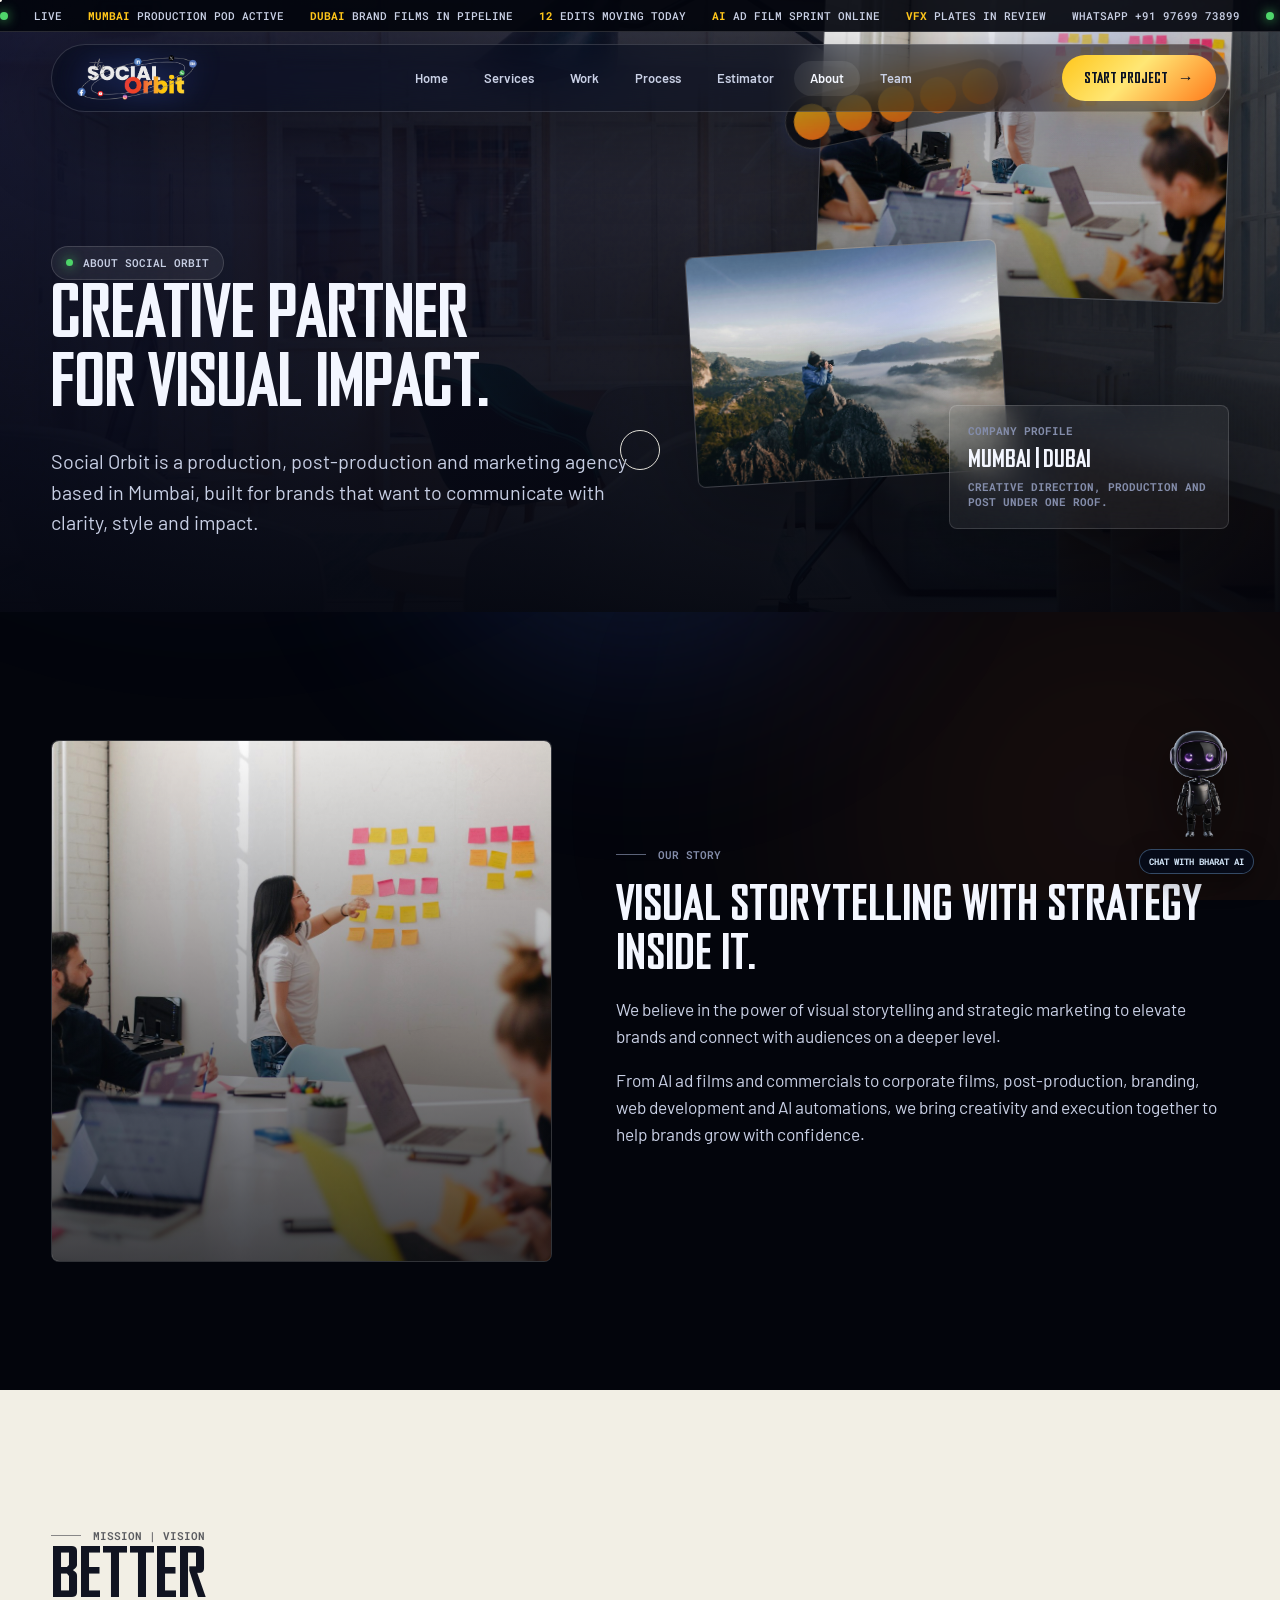
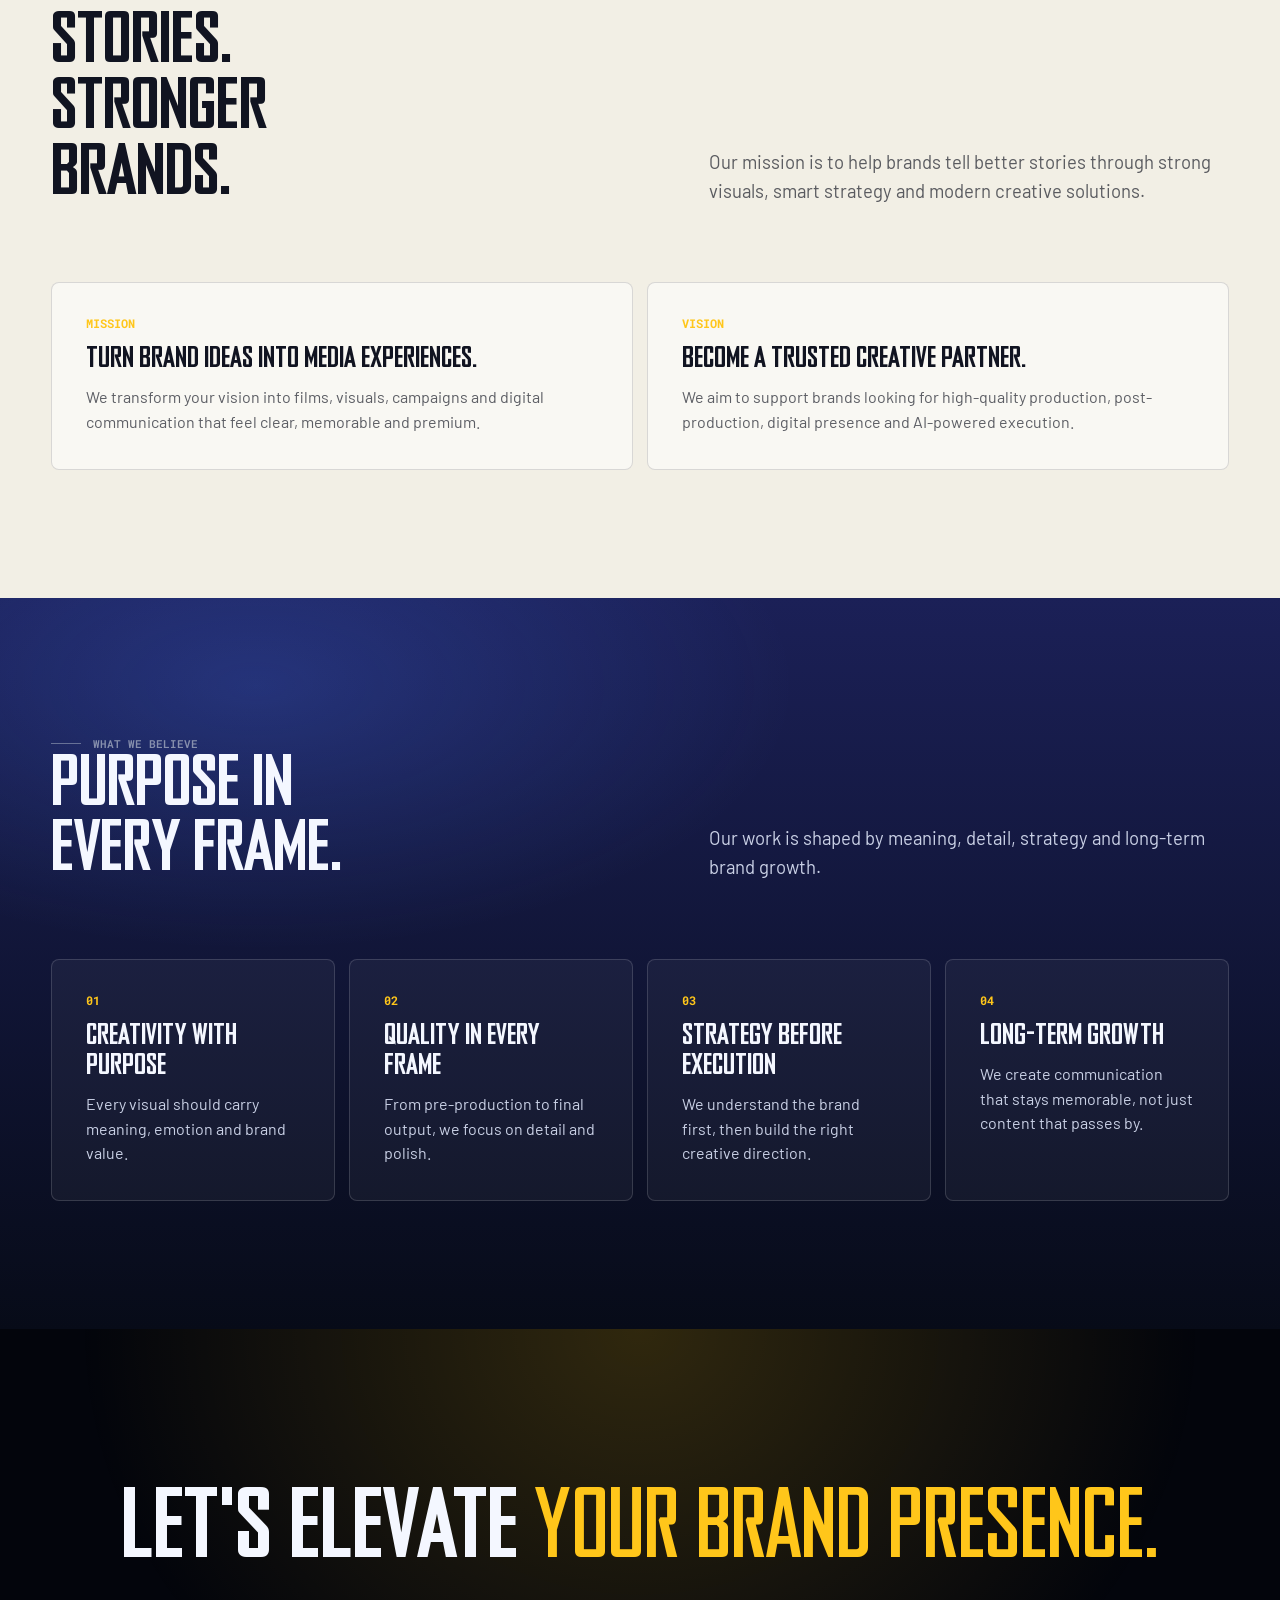
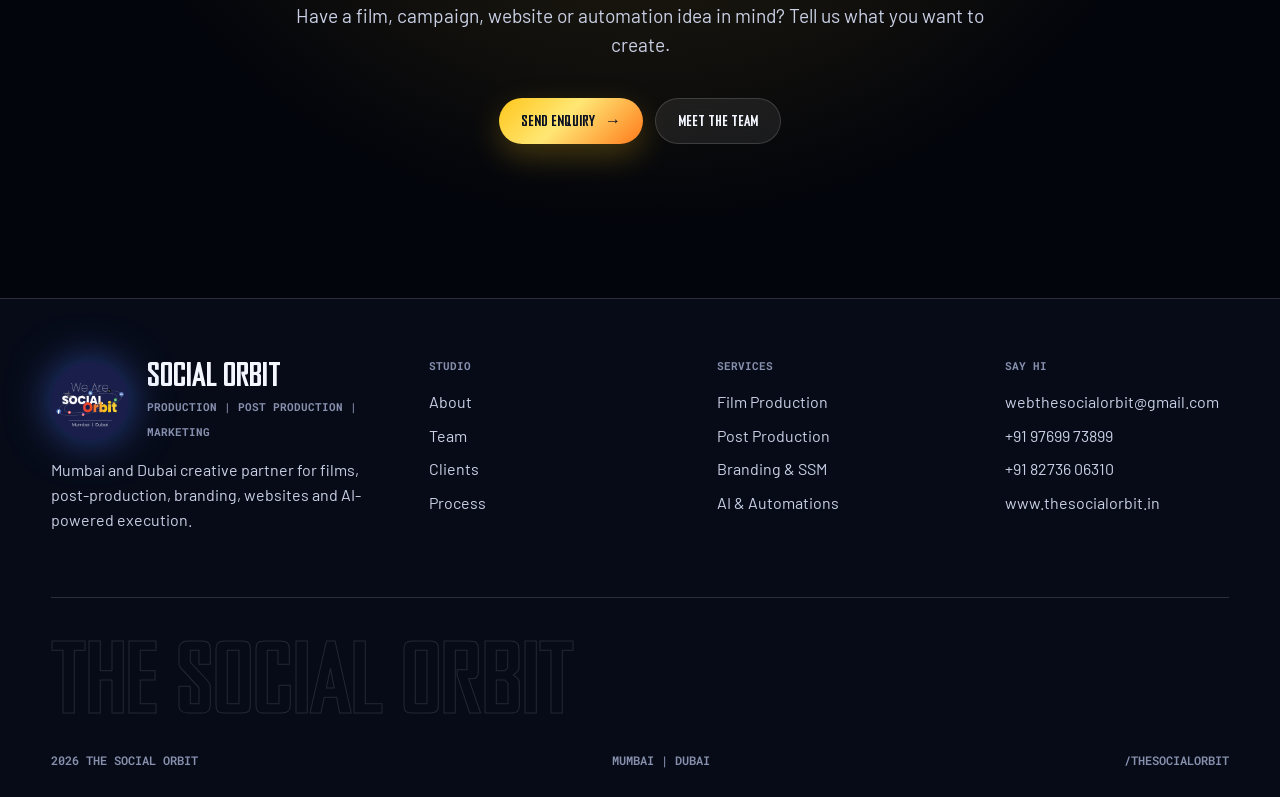
==== commit c8697ab9: "Deploy updated Social Orbit website Co-authored-by: Copilot <223556219+Copilot@users.noreply.github." ====
--- a/about.html
+++ b/about.html
@@ -3,8 +3,23 @@
 <head>
   <meta charset="utf-8">
   <meta name="viewport" content="width=device-width, initial-scale=1">
-  <title>About Social Orbit - Mumbai Production and Marketing Company</title>
-  <meta name="description" content="About The Social Orbit, a Mumbai and Dubai creative production, post-production and marketing agency.">
+  <title>About The Social Orbit | Film Production Company Mumbai</title>
+  <meta name="description" content="Learn about The Social Orbit, a film production and post-production company based in Mumbai and serving brands across India and Dubai.">
+  <link rel="canonical" href="https://www.thesocialorbit.in/about">
+  <meta name="robots" content="index, follow, max-image-preview:large">
+  <meta property="og:type" content="website">
+  <meta property="og:site_name" content="The Social Orbit">
+  <meta property="og:locale" content="en_IN">
+  <meta property="og:url" content="https://www.thesocialorbit.in/about">
+  <meta property="og:title" content="About The Social Orbit | Film Production Company Mumbai">
+  <meta property="og:description" content="Learn about The Social Orbit, a film production and post-production company based in Mumbai and serving brands across India and Dubai.">
+  <meta property="og:image" content="https://www.thesocialorbit.in/assets/images/creative-team.jpg">
+  <meta property="og:image:alt" content="Creative team planning a production.">
+  <meta name="twitter:card" content="summary_large_image">
+  <meta name="twitter:title" content="About The Social Orbit | Film Production Company Mumbai">
+  <meta name="twitter:description" content="Learn about The Social Orbit, a film production and post-production company based in Mumbai and serving brands across India and Dubai.">
+  <meta name="twitter:image" content="https://www.thesocialorbit.in/assets/images/creative-team.jpg">
+  <meta name="twitter:image:alt" content="Creative team planning a production.">
   <link rel="icon" href="assets/images/social-orbit-mark.png">
   <link rel="stylesheet" href="assets/css/styles.css?v=agency-font-pack-3">
 </head>
@@ -16,8 +31,8 @@
       <h1 class="reveal">Creative partner for visual impact.</h1>
       <p class="reveal">Social Orbit is a production, post-production and marketing agency based in Mumbai, built for brands that want to communicate with clarity, style and impact.</p>
       <div class="landing-visual reveal" aria-hidden="true">
-        <div class="landing-visual__frame landing-visual__frame--main"><img src="assets/images/creative-team.jpg" alt=""></div>
-        <div class="landing-visual__frame landing-visual__frame--secondary"><img src="assets/images/camera-studio.jpg" alt=""></div>
+        <div class="landing-visual__frame landing-visual__frame--main"><img src="assets/images/creative-team.jpg" alt="" width="1600" height="1067"></div>
+        <div class="landing-visual__frame landing-visual__frame--secondary"><img src="assets/images/camera-studio.jpg" alt="" width="1600" height="1066"></div>
         <div class="landing-visual__info"><span>Company Profile</span><strong>Mumbai | Dubai</strong><small>Creative direction, production and post under one roof.</small></div>
         <div class="landing-visual__film"><i></i><i></i><i></i><i></i><i></i></div>
       </div>
@@ -26,7 +41,7 @@
     <section class="section">
       <div class="wrap split">
         <div class="split__media reveal">
-          <img src="assets/images/creative-team.jpg" alt="Creative production team planning a project">
+          <img src="assets/images/creative-team.jpg" alt="Creative production team planning a project" width="1600" height="1067" loading="lazy">
         </div>
         <div class="split__copy reveal">
           <span class="eyebrow">Our story</span>
--- a/assets/css/styles.css
+++ b/assets/css/styles.css
@@ -2364,9 +2364,50 @@
   height: 18px;
 }
 
+.team-email {
+  display: flex;
+  align-items: flex-start;
+  gap: 8px;
+  width: fit-content;
+  max-width: 100%;
+  margin-top: 9px;
+  color: var(--paper);
+  font-size: 13px;
+  line-height: 1.4;
+  overflow-wrap: anywhere;
+  text-decoration: none;
+  transition: color .2s ease;
+}
+
+.team-email:hover {
+  color: var(--blue-200);
+}
+
+.team-email svg {
+  flex: 0 0 17px;
+  width: 17px;
+  height: 17px;
+  margin-top: 1px;
+  fill: none;
+  stroke: currentColor;
+  stroke-width: 1.8;
+}
+
+.team-member-card__body .team-email {
+  gap: 6px;
+  margin-top: 7px;
+  font-size: 11px;
+}
+
+.team-member-card__body .team-email svg {
+  flex-basis: 14px;
+  width: 14px;
+  height: 14px;
+}
+
 .team-member-grid {
   display: grid;
-  grid-template-columns: repeat(6, minmax(0, 1fr));
+  grid-template-columns: repeat(5, minmax(0, 1fr));
   gap: 12px;
 }
 
@@ -3184,6 +3225,7 @@
 
 .foot__brand img {
   width: 78px;
+  height: auto;
   filter: drop-shadow(0 0 22px var(--blue-glow));
 }
 
@@ -3246,6 +3288,322 @@
   text-transform: uppercase;
 }
 
+.orbit-chat {
+  position: fixed;
+  z-index: 10020;
+  right: clamp(14px, 2vw, 28px);
+  bottom: clamp(14px, 2vw, 28px);
+  display: flex;
+  align-items: flex-end;
+  flex-direction: column;
+  gap: 10px;
+  font-family: var(--sans);
+}
+
+.orbit-chat__panel {
+  width: min(370px, calc(100vw - 28px));
+  height: min(530px, calc(100svh - 150px));
+  display: grid;
+  grid-template-rows: auto minmax(0, 1fr) auto auto auto;
+  overflow: hidden;
+  border: 1px solid rgba(142, 199, 255, .34);
+  border-radius: 18px;
+  background: rgba(7, 11, 24, .96);
+  box-shadow: 0 24px 80px rgba(0, 0, 0, .55), 0 0 40px rgba(75, 120, 255, .12);
+  opacity: 0;
+  transform: translateY(18px) scale(.96);
+  transform-origin: bottom right;
+  pointer-events: none;
+  transition: opacity .28s var(--ease-out), transform .28s var(--ease-out);
+  backdrop-filter: blur(18px);
+}
+
+.orbit-chat.is-open .orbit-chat__panel {
+  opacity: 1;
+  transform: translateY(0) scale(1);
+  pointer-events: auto;
+}
+
+.orbit-chat__head {
+  display: flex;
+  align-items: center;
+  justify-content: space-between;
+  min-height: 66px;
+  padding: 12px 14px;
+  border-bottom: 1px solid var(--glass-edge);
+  background: linear-gradient(135deg, rgba(75, 120, 255, .16), rgba(255, 255, 255, .035));
+}
+
+.orbit-chat__identity {
+  display: flex;
+  align-items: center;
+  gap: 10px;
+}
+
+.orbit-chat__avatar {
+  width: 42px;
+  height: 42px;
+  border: 1px solid rgba(142, 199, 255, .4);
+  border-radius: 50%;
+  object-fit: cover;
+  object-position: 50% 20%;
+  background: #080d24;
+}
+
+.orbit-chat__name {
+  display: block;
+  color: var(--paper);
+  font: 700 16px/1 var(--sans);
+}
+
+.orbit-chat__status {
+  display: flex;
+  align-items: center;
+  gap: 6px;
+  margin-top: 6px;
+  color: var(--paper-3);
+  font: 600 9px/1 var(--mono);
+  text-transform: uppercase;
+}
+
+.orbit-chat__status::before {
+  width: 6px;
+  height: 6px;
+  border-radius: 50%;
+  background: var(--green);
+  box-shadow: 0 0 10px var(--green);
+  content: "";
+}
+
+.orbit-chat__close {
+  width: 36px;
+  height: 36px;
+  border: 1px solid var(--glass-edge);
+  border-radius: 50%;
+  background: rgba(255, 255, 255, .055);
+  color: var(--paper);
+  font-size: 20px;
+  line-height: 1;
+  cursor: pointer;
+}
+
+.orbit-chat__messages {
+  display: flex;
+  flex-direction: column;
+  gap: 9px;
+  overflow-y: auto;
+  padding: 14px;
+  scroll-behavior: smooth;
+}
+
+.orbit-chat__message {
+  max-width: 84%;
+  width: fit-content;
+  margin: 0;
+  padding: 10px 12px;
+  border: 1px solid var(--glass-edge);
+  border-radius: 13px;
+  color: var(--paper-2);
+  font-size: 13px;
+  line-height: 1.45;
+  white-space: pre-line;
+}
+
+.orbit-chat__message--bot {
+  border-bottom-left-radius: 4px;
+  background: rgba(255, 255, 255, .055);
+}
+
+.orbit-chat__message--user {
+  align-self: flex-end;
+  border-color: rgba(142, 199, 255, .38);
+  border-bottom-right-radius: 4px;
+  background: var(--blue-500);
+  color: #fff;
+}
+
+.orbit-chat__quick {
+  display: flex;
+  gap: 7px;
+  padding: 0 14px 10px;
+  overflow-x: auto;
+}
+
+.orbit-chat__quick button {
+  flex: 0 0 auto;
+  padding: 8px 10px;
+  border: 1px solid rgba(142, 199, 255, .28);
+  border-radius: 999px;
+  background: rgba(75, 120, 255, .09);
+  color: var(--blue-100);
+  font: 700 10px/1 var(--mono);
+  cursor: pointer;
+}
+
+.orbit-chat__lead {
+  display: flex;
+  align-items: center;
+  gap: 7px;
+  padding: 9px 12px;
+  border-top: 1px solid var(--glass-edge);
+  color: var(--paper-3);
+  font: 600 9px/1.3 var(--mono);
+}
+
+.orbit-chat__lead > span {
+  flex: 1 1 auto;
+}
+
+.orbit-chat__lead-link {
+  flex: 0 0 auto;
+  padding: 7px 8px;
+  border: 1px solid rgba(142, 199, 255, .3);
+  border-radius: 7px;
+  color: var(--blue-100);
+  text-decoration: none;
+  cursor: pointer;
+}
+
+.orbit-chat__lead-link:hover {
+  border-color: var(--blue-200);
+  background: rgba(75, 120, 255, .14);
+}
+
+.orbit-chat__form {
+  display: grid;
+  grid-template-columns: minmax(0, 1fr) 42px 42px;
+  gap: 8px;
+  padding: 12px;
+  border-top: 1px solid var(--glass-edge);
+  background: rgba(3, 5, 12, .72);
+}
+
+.orbit-chat__voice-status {
+  grid-column: 1 / -1;
+  margin: 0;
+  color: var(--paper-3);
+  font: 600 10px/1.35 var(--mono);
+}
+
+.orbit-chat__voice-status[hidden] {
+  display: none;
+}
+
+.orbit-chat__input {
+  min-width: 0;
+  height: 42px;
+  padding: 0 12px;
+  border: 1px solid var(--glass-edge);
+  border-radius: 10px;
+  outline: none;
+  background: rgba(255, 255, 255, .055);
+  color: var(--paper);
+  font: 500 13px/1 var(--sans);
+}
+
+.orbit-chat__input:focus {
+  border-color: var(--blue-200);
+  box-shadow: 0 0 0 3px rgba(75, 120, 255, .12);
+}
+
+.orbit-chat__voice {
+  display: grid;
+  width: 42px;
+  height: 42px;
+  place-items: center;
+  border: 1px solid rgba(142, 199, 255, .38);
+  border-radius: 10px;
+  background: rgba(75, 120, 255, .12);
+  color: var(--blue-100);
+  cursor: pointer;
+  transition: background .2s ease, border-color .2s ease, color .2s ease;
+}
+
+.orbit-chat__voice svg {
+  width: 19px;
+  height: 19px;
+  fill: none;
+  stroke: currentColor;
+  stroke-linecap: round;
+  stroke-linejoin: round;
+  stroke-width: 1.8;
+}
+
+.orbit-chat__voice:hover,
+.orbit-chat__voice.is-listening {
+  border-color: var(--blue-200);
+  background: var(--blue-500);
+  color: #fff;
+}
+
+.orbit-chat__voice:focus-visible {
+  outline: 2px solid var(--blue-200);
+  outline-offset: 2px;
+}
+
+.orbit-chat__send {
+  width: 42px;
+  height: 42px;
+  border: 0;
+  border-radius: 10px;
+  background: var(--blue-500);
+  color: #fff;
+  font-size: 18px;
+  cursor: pointer;
+}
+
+.orbit-chat__send:disabled,
+.orbit-chat__voice:disabled,
+.orbit-chat__quick button:disabled {
+  opacity: .55;
+  cursor: wait;
+}
+
+.orbit-chat__toggle {
+  order: 1;
+  width: 112px;
+  height: 112px;
+  padding: 0;
+  border: 0;
+  background: transparent;
+  cursor: pointer;
+  filter: drop-shadow(0 16px 24px rgba(0, 0, 0, .45));
+  transition: transform .28s var(--ease-out), filter .28s ease;
+}
+
+.orbit-chat__toggle:hover {
+  transform: translateY(-5px) scale(1.02);
+  filter: drop-shadow(0 18px 30px rgba(75, 120, 255, .28));
+}
+
+.orbit-chat__toggle img {
+  width: 112px;
+  height: 112px;
+  object-fit: contain;
+  object-position: center bottom;
+}
+
+.orbit-chat.is-open .orbit-chat__toggle {
+  transform: scale(.72) translateY(12px);
+}
+
+.orbit-chat__badge {
+  order: 2;
+  padding: 7px 9px;
+  border: 1px solid rgba(142, 199, 255, .34);
+  border-radius: 999px;
+  background: var(--ink-050);
+  color: var(--blue-100);
+  box-shadow: 0 8px 24px rgba(0, 0, 0, .35);
+  font: 700 9px/1 var(--mono);
+  text-transform: uppercase;
+  pointer-events: none;
+}
+
+.orbit-chat.is-open .orbit-chat__badge {
+  display: none;
+}
+
 .reveal {
   opacity: 0;
   transform: translateY(24px);
@@ -3406,6 +3764,22 @@
 }
 
 @media (max-width: 760px) {
+  .orbit-chat {
+    right: 10px;
+    bottom: 10px;
+  }
+
+  .orbit-chat__panel {
+    width: calc(100vw - 20px);
+    height: min(520px, calc(100svh - 130px));
+  }
+
+  .orbit-chat__toggle,
+  .orbit-chat__toggle img {
+    width: 92px;
+    height: 92px;
+  }
+
   body {
     cursor: auto;
   }
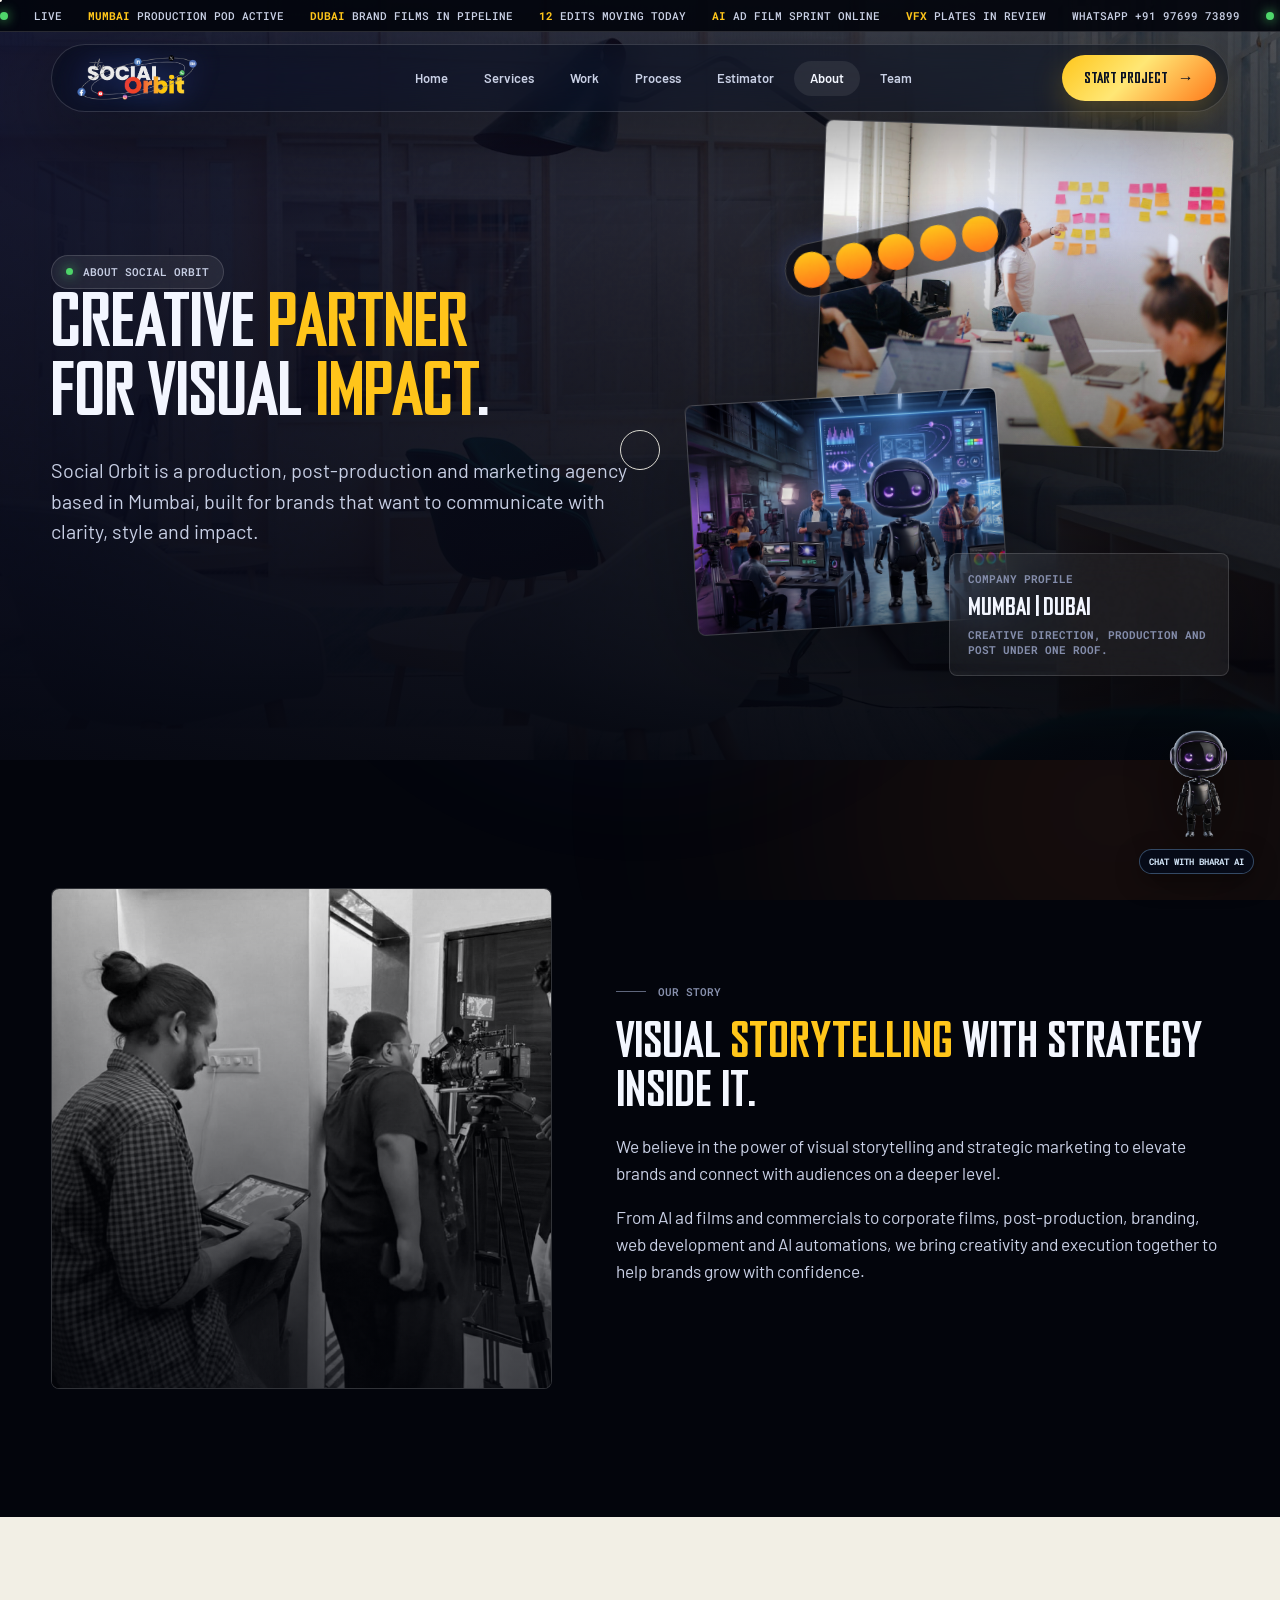
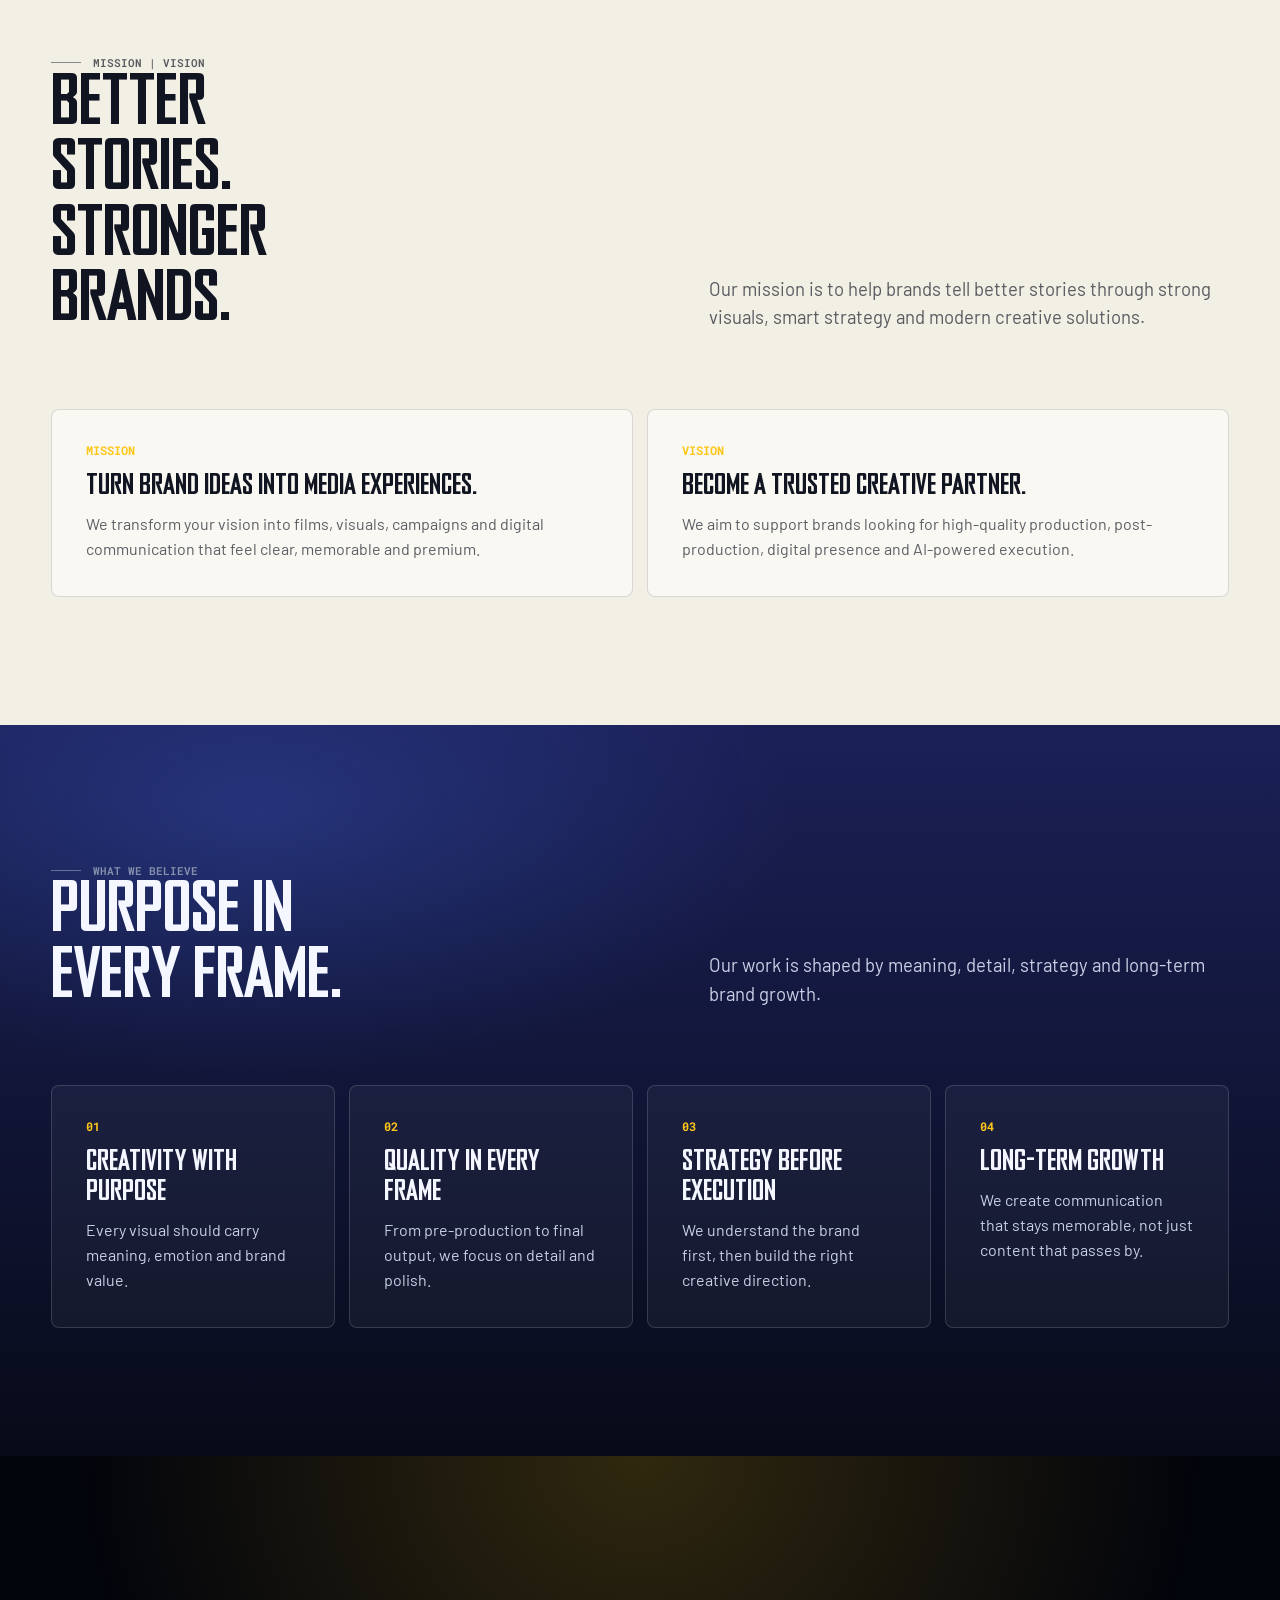
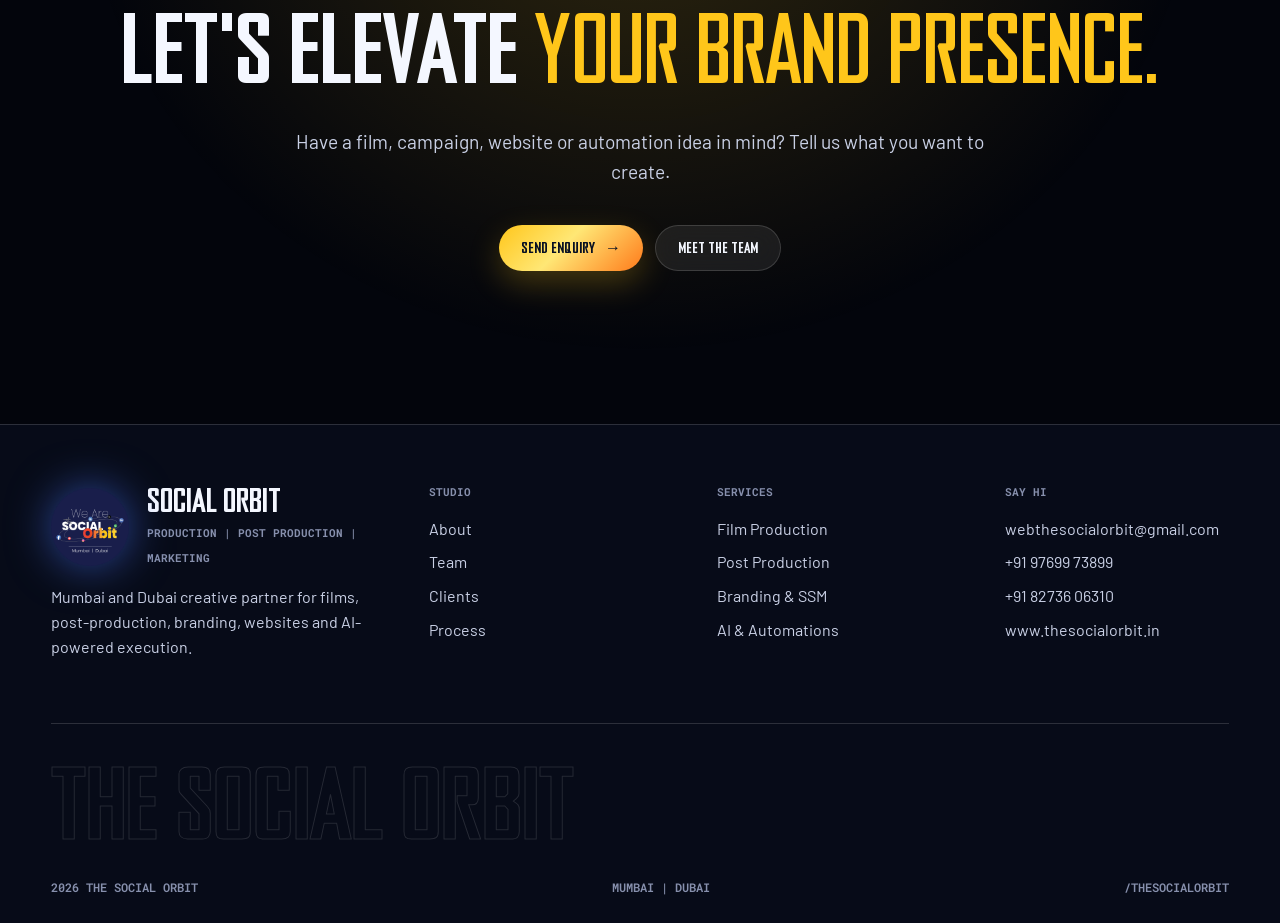
==== commit 9bcf8c76: "Publish requested website refinements Includes mobile layout, team/About updates, and video replacem" ====
--- a/about.html
+++ b/about.html
@@ -5,12 +5,12 @@
   <meta name="viewport" content="width=device-width, initial-scale=1">
   <title>About The Social Orbit | Film Production Company Mumbai</title>
   <meta name="description" content="Learn about The Social Orbit, a film production and post-production company based in Mumbai and serving brands across India and Dubai.">
-  <link rel="canonical" href="https://www.thesocialorbit.in/about">
+  <link rel="canonical" href="https://www.thesocialorbit.in/about.html">
   <meta name="robots" content="index, follow, max-image-preview:large">
   <meta property="og:type" content="website">
   <meta property="og:site_name" content="The Social Orbit">
   <meta property="og:locale" content="en_IN">
-  <meta property="og:url" content="https://www.thesocialorbit.in/about">
+  <meta property="og:url" content="https://www.thesocialorbit.in/about.html">
   <meta property="og:title" content="About The Social Orbit | Film Production Company Mumbai">
   <meta property="og:description" content="Learn about The Social Orbit, a film production and post-production company based in Mumbai and serving brands across India and Dubai.">
   <meta property="og:image" content="https://www.thesocialorbit.in/assets/images/creative-team.jpg">
@@ -21,18 +21,20 @@
   <meta name="twitter:image" content="https://www.thesocialorbit.in/assets/images/creative-team.jpg">
   <meta name="twitter:image:alt" content="Creative team planning a production.">
   <link rel="icon" href="assets/images/social-orbit-mark.png">
-  <link rel="stylesheet" href="assets/css/styles.css?v=agency-font-pack-3">
+  <link rel="stylesheet" href="assets/css/styles.css?v=about-centered-copy-20261126">
 </head>
 <body>
   <div data-chrome></div>
   <main>
-    <section class="subhero" style="--hero-image:url('../images/workspace.jpg')">
-      <span class="tag reveal"><i></i>About Social Orbit</span>
-      <h1 class="reveal">Creative partner for visual impact.</h1>
-      <p class="reveal">Social Orbit is a production, post-production and marketing agency based in Mumbai, built for brands that want to communicate with clarity, style and impact.</p>
+    <section class="subhero subhero--visual-fit" style="--hero-image:url('../images/workspace.jpg')">
+      <div class="subhero__copy">
+        <span class="tag reveal"><i></i>About Social Orbit</span>
+        <h1 class="reveal">Creative <span class="amber">partner</span> for visual <span class="amber">impact</span>.</h1>
+        <p class="reveal">Social Orbit is a production, post-production and marketing agency based in Mumbai, built for brands that want to communicate with clarity, style and impact.</p>
+      </div>
       <div class="landing-visual reveal" aria-hidden="true">
         <div class="landing-visual__frame landing-visual__frame--main"><img src="assets/images/creative-team.jpg" alt="" width="1600" height="1067"></div>
-        <div class="landing-visual__frame landing-visual__frame--secondary"><img src="assets/images/camera-studio.jpg" alt="" width="1600" height="1066"></div>
+        <div class="landing-visual__frame landing-visual__frame--secondary"><img src="assets/images/about-hero-ai-studio.png" alt="" width="1376" height="768"></div>
         <div class="landing-visual__info"><span>Company Profile</span><strong>Mumbai | Dubai</strong><small>Creative direction, production and post under one roof.</small></div>
         <div class="landing-visual__film"><i></i><i></i><i></i><i></i><i></i></div>
       </div>
@@ -40,12 +42,12 @@
 
     <section class="section">
       <div class="wrap split">
-        <div class="split__media reveal">
-          <img src="assets/images/creative-team.jpg" alt="Creative production team planning a project" width="1600" height="1067" loading="lazy">
+        <div class="split__media split__media--square reveal">
+          <img src="assets/images/about-production-team.png" alt="Film crew coordinating a camera setup on location" width="768" height="1031" loading="lazy">
         </div>
         <div class="split__copy reveal">
           <span class="eyebrow">Our story</span>
-          <h3>Visual storytelling with strategy inside it.</h3>
+          <h3>Visual <span class="amber">storytelling</span> with strategy inside it.</h3>
           <p>We believe in the power of visual storytelling and strategic marketing to elevate brands and connect with audiences on a deeper level.</p>
           <p>From AI ad films and commercials to corporate films, post-production, branding, web development and AI automations, we bring creativity and execution together to help brands grow with confidence.</p>
         </div>
@@ -106,6 +108,6 @@
     </section>
   </main>
   <div data-footer></div>
-  <script src="assets/js/site.js"></script>
+  <script src="assets/js/site.js?v=gemini-api-20261124"></script>
 </body>
 </html>
--- a/assets/css/styles.css
+++ b/assets/css/styles.css
@@ -785,6 +785,11 @@
   visibility: visible;
 }
 
+.menu-open .orbit-chat {
+  visibility: hidden;
+  pointer-events: none;
+}
+
 .wrap {
   position: relative;
   z-index: 3;
@@ -824,15 +829,6 @@
   mask-image: linear-gradient(180deg, transparent, #000 16%, #000 84%, transparent);
 }
 
-.hero::after {
-  content: "";
-  position: absolute;
-  inset: auto -10% -42% -10%;
-  height: 56%;
-  background: radial-gradient(ellipse at 50% 0, rgba(75, 120, 255, .34), transparent 66%);
-  pointer-events: none;
-}
-
 .hero__orb {
   position: absolute;
   right: clamp(-80px, -2vw, -20px);
@@ -953,7 +949,9 @@
   backdrop-filter: blur(16px);
 }
 
-.hero-showcase__media img {
+.hero-showcase__media img,
+.hero-showcase__media video {
+  display: block;
   width: 100%;
   height: 100%;
   object-fit: cover;
@@ -1114,6 +1112,10 @@
   text-transform: uppercase;
 }
 
+.hero__stat .lab {
+  text-transform: none;
+}
+
 .awards {
   position: relative;
   z-index: 3;
@@ -1213,6 +1215,13 @@
   filter: drop-shadow(0 0 12px var(--blue-glow));
 }
 
+.marquee__glyph img {
+  display: block;
+  width: 100%;
+  height: 100%;
+  object-fit: contain;
+}
+
 .section {
   position: relative;
   z-index: 3;
@@ -1267,6 +1276,11 @@
   max-width: 14ch;
 }
 
+.section-head--compact h2.team-vision-title {
+  max-width: 24ch;
+  text-transform: none;
+}
+
 .section-head p {
   margin: 0;
   color: var(--paper-2);
@@ -1297,6 +1311,11 @@
   background: var(--glass-1);
 }
 
+.split__media.split__media--square {
+  min-height: 0;
+  aspect-ratio: 1;
+}
+
 .split__media img,
 .split__media video {
   width: 100%;
@@ -1304,6 +1323,16 @@
   min-height: inherit;
   object-fit: cover;
   filter: saturate(1.08) contrast(1.04);
+}
+
+.split__media--square img {
+  min-height: 0;
+  filter: grayscale(1);
+  transition: filter .6s var(--ease-out);
+}
+
+.split__media--square:hover img {
+  filter: grayscale(0) saturate(1.08) contrast(1.04);
 }
 
 .split__media::after,
@@ -1638,7 +1667,14 @@
   aspect-ratio: 1 / 1;
 }
 
+.social-image-card .work-project__media {
+  grid-template-columns: minmax(0, 1fr);
+  grid-template-rows: minmax(0, 1fr);
+}
+
 .social-image-card .work-project__media img {
+  min-width: 0;
+  min-height: 0;
   width: 100%;
   height: 100%;
   object-fit: contain;
@@ -1649,6 +1685,11 @@
 .social-image-card:hover .work-project__media img {
   filter: grayscale(0) contrast(1.04) saturate(1.08);
   transform: scale(1.04);
+}
+
+.social-image-card[data-social-category="branding"]:hover .work-project__media img,
+.social-image-card[data-social-category="branding"]:focus-within .work-project__media img {
+  transform: none;
 }
 
 .work-project[hidden] {
@@ -2103,11 +2144,159 @@
 }
 
 @media (min-width: 1181px) {
-  .subhero--work {
+  .hero {
+    --hero-copy-shift: -58px;
+    --hero-showcase-width: min(42vw, 620px);
+    --hero-showcase-chip-width: min(310px, 23.1vw);
+    --hero-showcase-inner-width: min(607.6px, 41.16vw);
+    --hero-showcase-right: max(var(--gutter), calc(50vw - 740px + var(--gutter)));
+    --hero-stat-size: min(
+      150px,
+      calc(var(--hero-showcase-inner-width) - var(--hero-showcase-chip-width) - 16px)
+    );
+    padding-left: var(--hero-showcase-right);
+  }
+
+  .hero__copy {
+    position: relative;
+    top: var(--hero-copy-shift);
+    width: fit-content;
+    max-width: 100%;
+  }
+
+  .hero__h {
+    top: -24px;
+  }
+
+  .hero__top {
+    top: clamp(66px, 6.5vw, 90px);
+  }
+
+  .hero__bottom {
+    top: calc(-36px + var(--hero-copy-shift));
+    grid-template-columns: minmax(0, 1fr);
+    row-gap: 14px;
+    width: fit-content;
+    max-width: 100%;
+  }
+
+  .hero__bottom .lede {
+    position: relative;
+    top: -32px;
+  }
+
+  .hero__ctas {
+    grid-column: 1;
+    grid-row: 2;
+    position: relative;
+    top: -20px;
+  }
+
+  .hero__stat {
+    position: absolute;
+    right: var(--hero-showcase-right);
+    bottom: calc(clamp(128px, 13vw, 210px) + clamp(188px, 16vw, 218px));
+    z-index: 3;
+    display: flex;
+    flex-direction: column;
+    justify-content: center;
+    width: var(--hero-stat-size);
+    height: var(--hero-stat-size);
+    translate: 50% 50%;
+    rotate: 15.07deg;
+  }
+
+  .hero-showcase {
+    right: var(--hero-showcase-right);
+    width: var(--hero-showcase-width);
+  }
+
+  .hero__h > .ko {
+    margin-left: -.06em;
+  }
+
+  .hero-showcase__chip {
+    bottom: 10px;
+  }
+
+  .subhero.subhero--services,
+  .subhero.subhero--process,
+  .subhero.subhero--visual-fit {
+    min-height: max(
+      clamp(540px, 68svh, 720px),
+      calc(clamp(126px, 12vh, 156px) + min(36vw, 520px) + 74px)
+    );
+  }
+
+  .subhero.subhero--process,
+  .subhero.subhero--visual-fit {
     min-height: max(
       clamp(540px, 68svh, 720px),
       calc(min(43vw, 590px) + clamp(48px, 6.5vw, 94px) + 126px)
     );
+  }
+
+  .subhero.subhero--services {
+    padding-left: max(var(--gutter), calc(50% - 740px + var(--gutter)));
+  }
+
+  .subhero--services .landing-visual,
+  .subhero--process .landing-visual,
+  .subhero--visual-fit .landing-visual {
+    top: clamp(126px, 12vh, 156px);
+    bottom: auto;
+    width: min(36vw, 520px);
+    height: min(36vw, 520px);
+  }
+
+  .subhero--process .landing-visual,
+  .subhero--visual-fit .landing-visual {
+    right: max(var(--gutter), calc(50% - 740px + var(--gutter)));
+    width: min(42vw, 590px);
+    height: min(43vw, 590px);
+  }
+
+  .subhero--services .landing-visual {
+    right: max(var(--gutter), calc(50% - 740px + var(--gutter)));
+  }
+
+  .subhero--services .landing-visual__frame--secondary {
+    bottom: 2%;
+  }
+
+  .subhero--process .subhero__copy,
+  .subhero--team .subhero__copy,
+  .subhero--work .subhero__copy,
+  .subhero--visual-fit:not(.subhero--team) .subhero__copy {
+    position: absolute;
+    top: clamp(126px, 12vh, 156px);
+    left: max(var(--gutter), calc(50% - 740px + var(--gutter)));
+    z-index: 3;
+    display: flex;
+    width: min(48vw, 700px);
+    height: min(43vw, 590px);
+    flex-direction: column;
+    justify-content: center;
+    text-align: left;
+  }
+
+  .subhero--process .subhero__copy > .tag,
+  .subhero--team .subhero__copy > .tag,
+  .subhero--work .subhero__copy > .tag,
+  .subhero--visual-fit:not(.subhero--team) .subhero__copy > .tag {
+    align-self: flex-start;
+  }
+
+  .subhero.subhero--work {
+    min-height: max(
+      clamp(540px, 68svh, 720px),
+      calc(min(43vw, 590px) + clamp(48px, 6.5vw, 94px) + 126px)
+    );
+    padding-left: max(var(--gutter), calc(50% - 740px + var(--gutter)));
+  }
+
+  .subhero--work .landing-visual--work {
+    right: max(var(--gutter), calc(50% - 740px + var(--gutter)));
   }
 
   .subhero--work h1 {
@@ -2127,11 +2316,6 @@
     height: min(43vw, 590px);
   }
 
-  .landing-visual--team {
-    width: min(34vw, 520px);
-    height: 360px;
-    bottom: clamp(108px, 9vw, 160px);
-  }
 }
 
 .landing-visual--team .landing-visual__frame img {
@@ -2798,6 +2982,23 @@
     var(--hero-image) center/cover no-repeat;
 }
 
+.subhero--work {
+  background:
+    linear-gradient(180deg, rgba(3, 5, 12, .5), rgba(3, 5, 12, .92)),
+    linear-gradient(90deg, rgba(27, 32, 87, .88), rgba(3, 5, 12, .36)),
+    var(--ink-000);
+}
+
+.subhero--work::before {
+  content: "";
+  position: absolute;
+  inset: 0;
+  z-index: 0;
+  background: var(--hero-image) center/cover no-repeat;
+  opacity: .22;
+  pointer-events: none;
+}
+
 .subhero h1 {
   max-width: 16ch;
   font-size: clamp(48px, 6vw, 92px);
@@ -2818,7 +3019,22 @@
   z-index: 3;
 }
 
-.subhero--work > .tag {
+.subhero--process .subhero__copy {
+  text-align: left;
+}
+
+.subhero--visual-fit:not(.subhero--team) .subhero__copy {
+  text-align: left;
+}
+
+.subhero--process .subhero__copy h1,
+.subhero--process .subhero__copy p {
+  width: 100%;
+  max-width: none;
+  text-align: left;
+}
+
+.subhero--work .subhero__copy > .tag {
   width: fit-content;
   font-size: 11px;
 }
@@ -2829,6 +3045,11 @@
 
 .subhero--work h1 span {
   display: block;
+}
+
+.subhero--work h1 span:first-child,
+.subhero--work h1 span:nth-child(3) {
+  color: var(--amber);
 }
 
 .landing-visual {
@@ -2854,7 +3075,9 @@
 }
 
 .landing-visual__frame img,
+.landing-visual__frame video,
 .landing-visual__logo-board img {
+  display: block;
   width: 100%;
   height: 100%;
   object-fit: cover;
@@ -3298,6 +3521,7 @@
   flex-direction: column;
   gap: 10px;
   font-family: var(--sans);
+  pointer-events: none;
 }
 
 .orbit-chat__panel {
@@ -3567,6 +3791,7 @@
   border: 0;
   background: transparent;
   cursor: pointer;
+  pointer-events: auto;
   filter: drop-shadow(0 16px 24px rgba(0, 0, 0, .45));
   transition: transform .28s var(--ease-out), filter .28s ease;
 }
@@ -3697,6 +3922,7 @@
 
   .hero__stat {
     max-width: 260px;
+    margin-top: clamp(18px, 3vw, 42px);
   }
 
   .hero-showcase {
@@ -3831,7 +4057,25 @@
 
   .landing-visual {
     height: 270px;
+    width: calc(100% + 35px);
     margin-top: 28px;
+    margin-left: -10px;
+  }
+
+  .subhero--services .landing-visual {
+    margin-bottom: 40px;
+  }
+
+  .subhero--process .landing-visual {
+    margin-bottom: 40px;
+  }
+
+  .subhero--work .landing-visual {
+    margin-bottom: 47px;
+  }
+
+  .subhero--team .landing-visual {
+    margin-bottom: 49px;
   }
 
   .team-feature-grid {
@@ -3870,7 +4114,10 @@
 
   .hero-showcase {
     height: 275px;
+    width: calc(100% + 35px);
     margin-top: 28px;
+    margin-bottom: 30px;
+    margin-left: -10px;
   }
 
   .hero-showcase__media--wide {
@@ -3884,6 +4131,7 @@
   }
 
   .hero-showcase__chip {
+    bottom: -30px;
     width: min(280px, 72%);
     padding: 14px;
   }
@@ -3902,9 +4150,35 @@
     height: 42%;
   }
 
+  .landing-visual--team .landing-visual__frame--secondary {
+    bottom: 0;
+    width: 64%;
+    height: 48%;
+  }
+
   .landing-visual__info {
     width: min(280px, 72%);
     padding: 14px;
+  }
+
+  .subhero--services .landing-visual__info {
+    bottom: -40px;
+  }
+
+  .subhero--process .landing-visual__info {
+    bottom: -40px;
+  }
+
+  .subhero--work .landing-visual__info {
+    bottom: -39px;
+  }
+
+  .subhero--team .landing-visual__info {
+    bottom: -91px;
+  }
+
+  .subhero--contact .landing-visual__info {
+    bottom: -42px;
   }
 
   .landing-visual__film {
@@ -4009,7 +4283,29 @@
   }
 
   .foot__bottom {
+    margin-top: 12px;
     flex-direction: column;
+  }
+
+  .foot {
+    padding-bottom: 0;
+  }
+
+  .foot__top {
+    padding-bottom: 0;
+  }
+
+  .foot__word {
+    margin-top: 12px;
+  }
+
+  body.footer-visible .live,
+  body.footer-visible .nav {
+    pointer-events: none;
+  }
+
+  body.footer-visible .nav__burger {
+    pointer-events: auto;
   }
 }
 
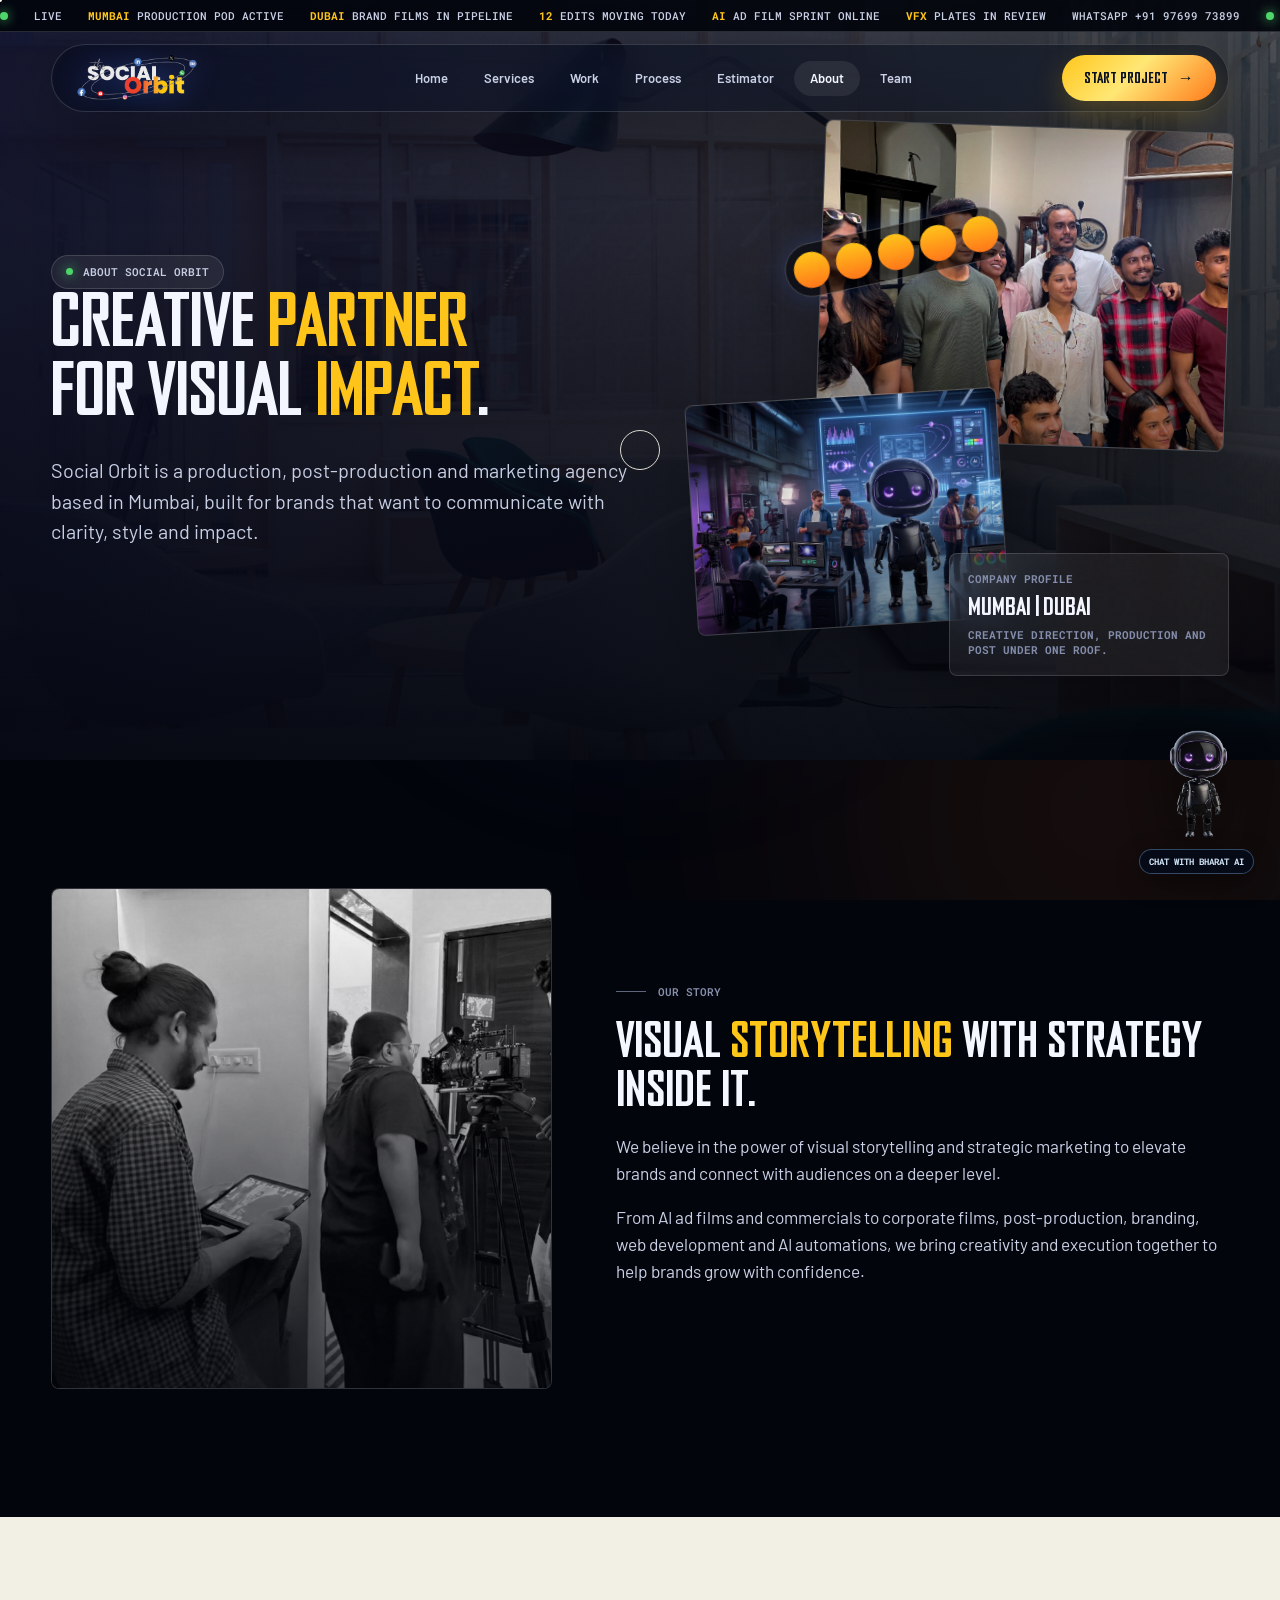
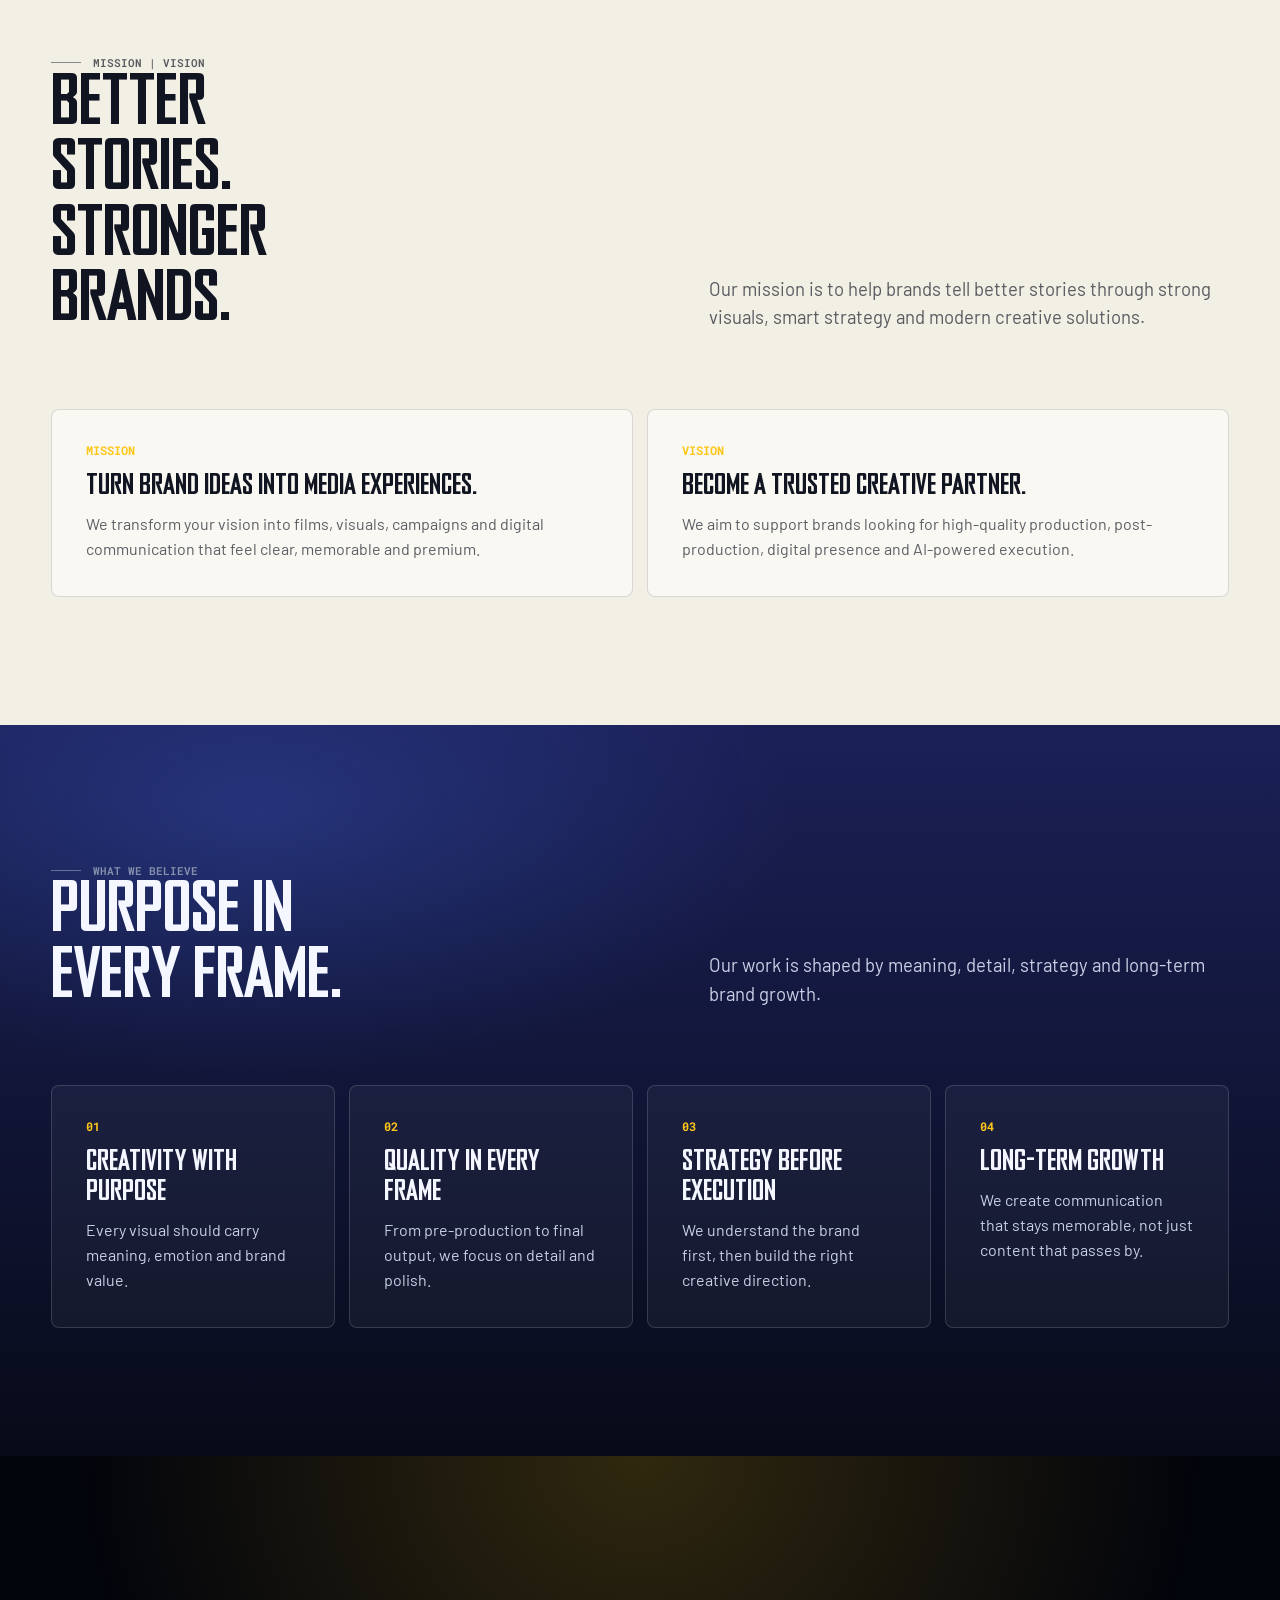
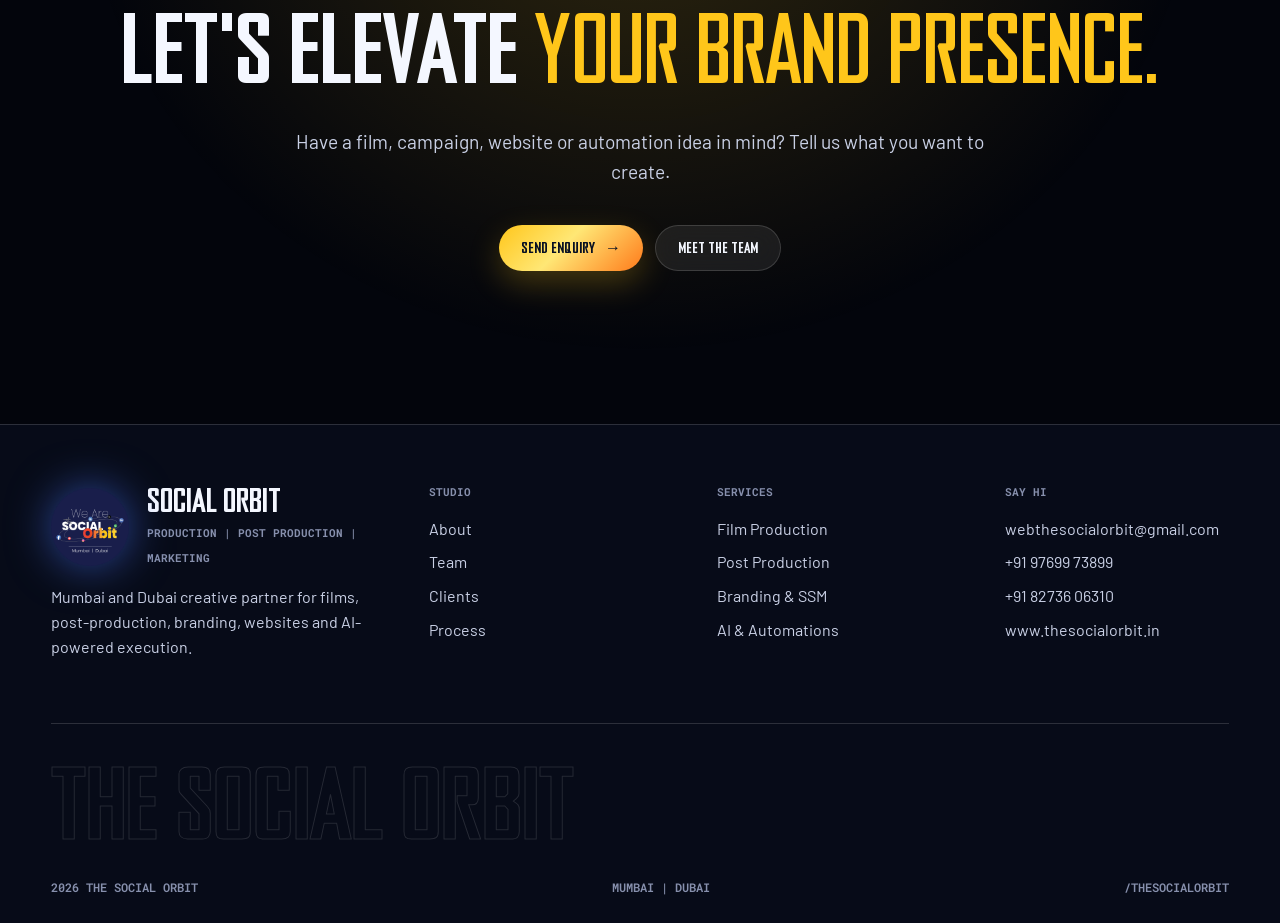
==== commit f98f84c3: "Update website design and content" ====
--- a/about.html
+++ b/about.html
@@ -108,6 +108,6 @@
     </section>
   </main>
   <div data-footer></div>
-  <script src="assets/js/site.js?v=gemini-api-20261124"></script>
+  <script src="assets/js/site.js?v=estimator-menu-20261126"></script>
 </body>
 </html>
